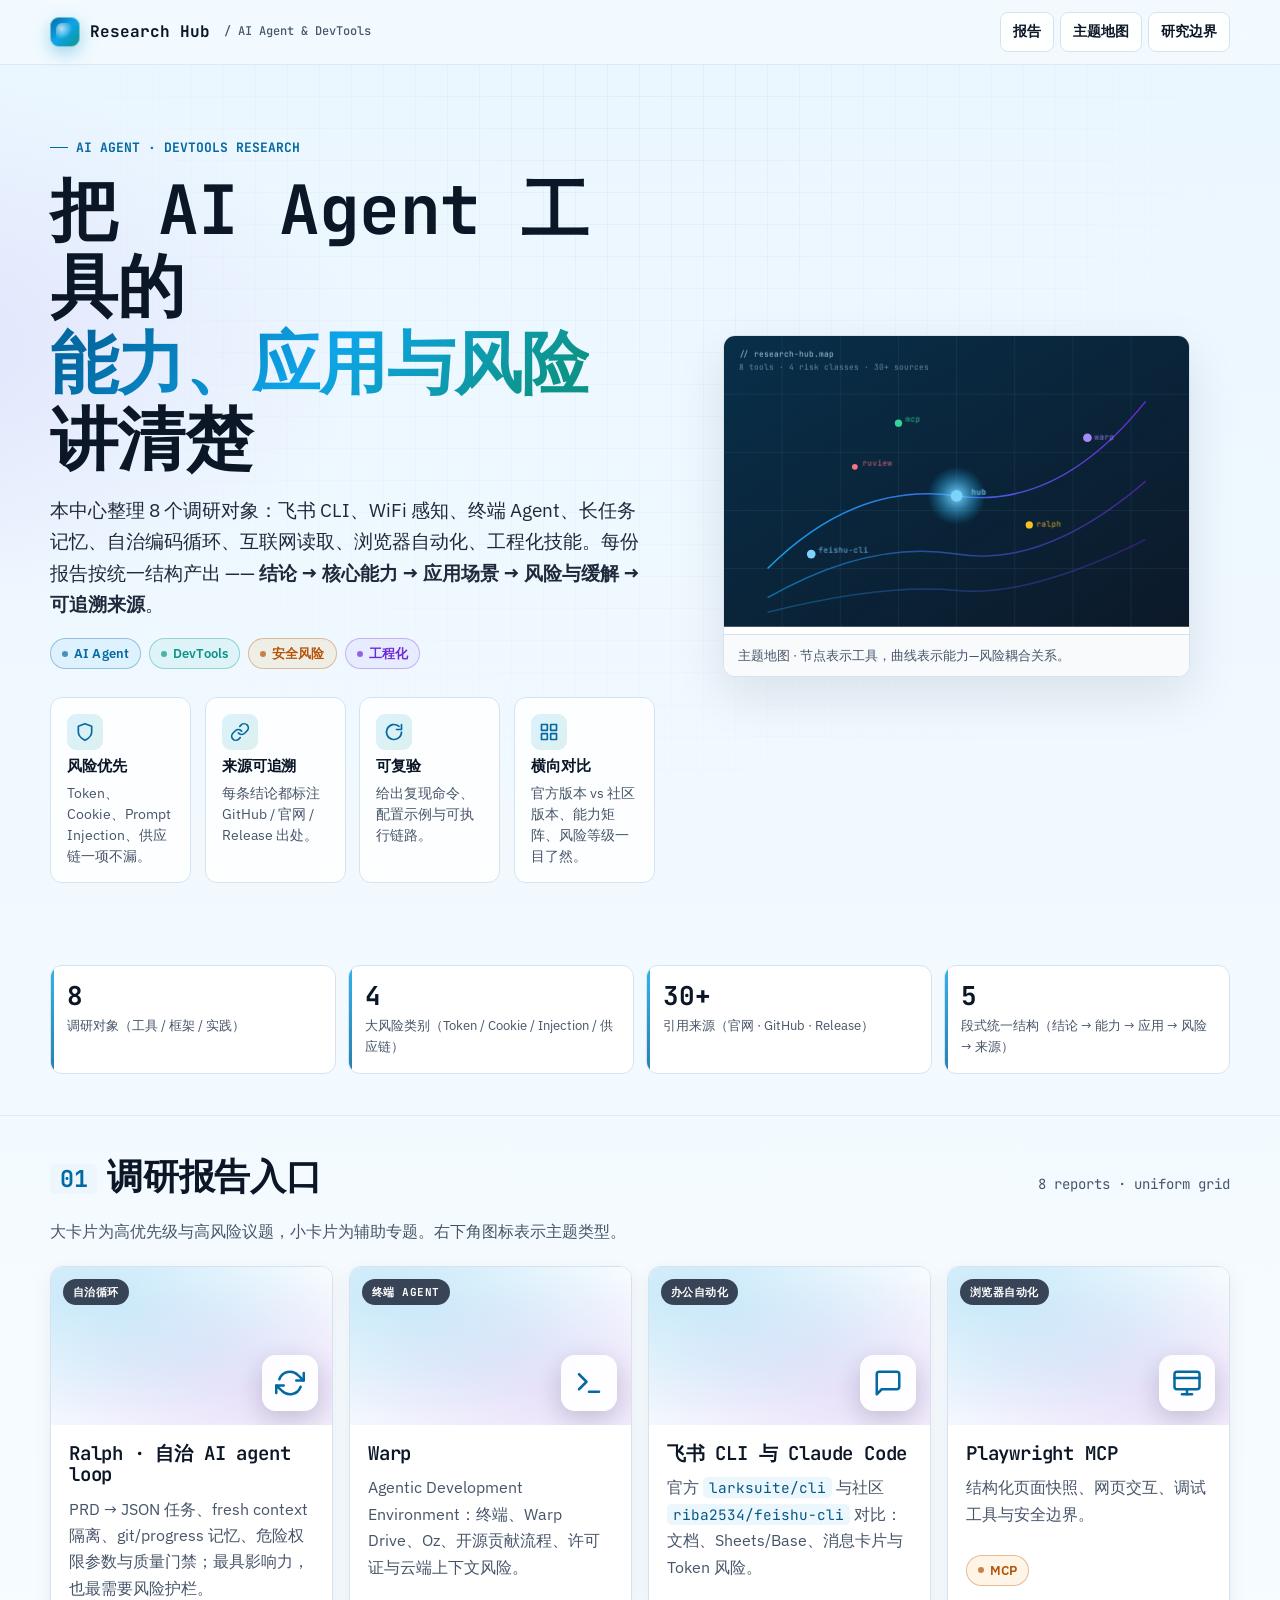
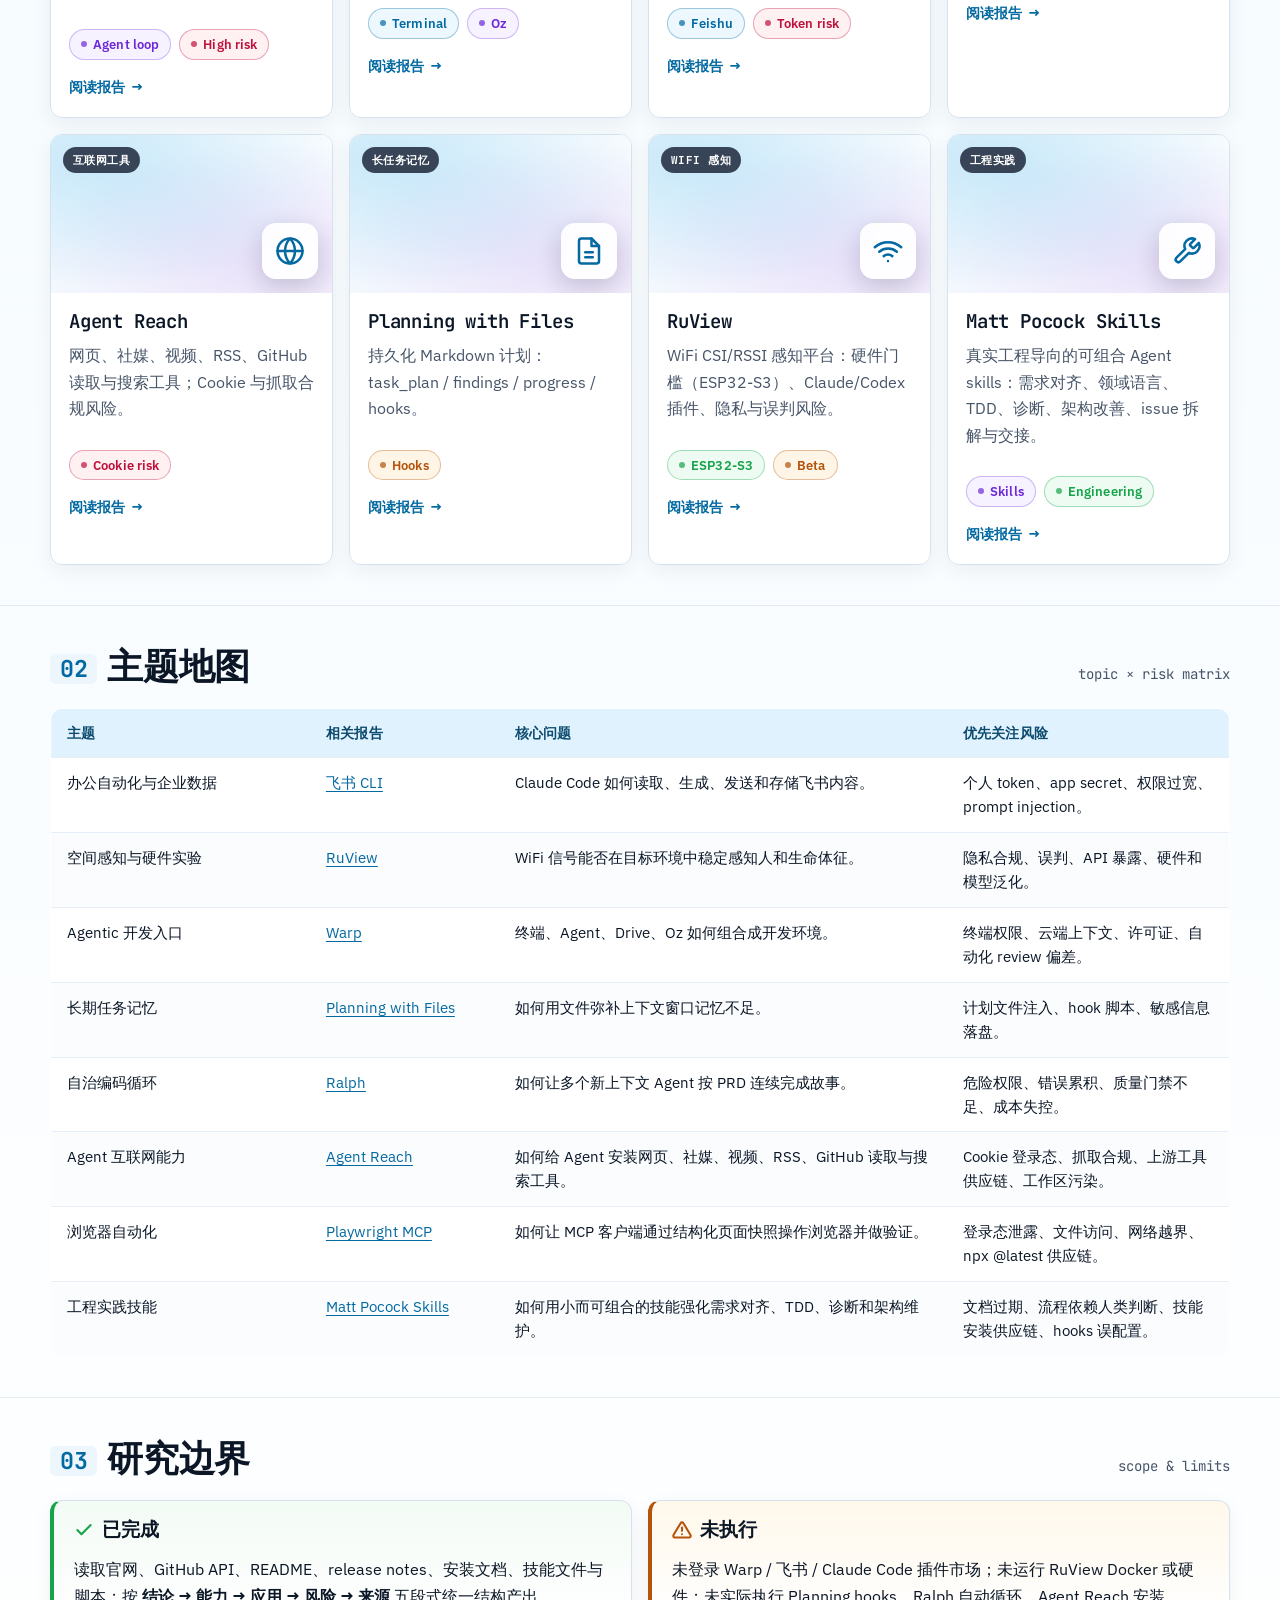
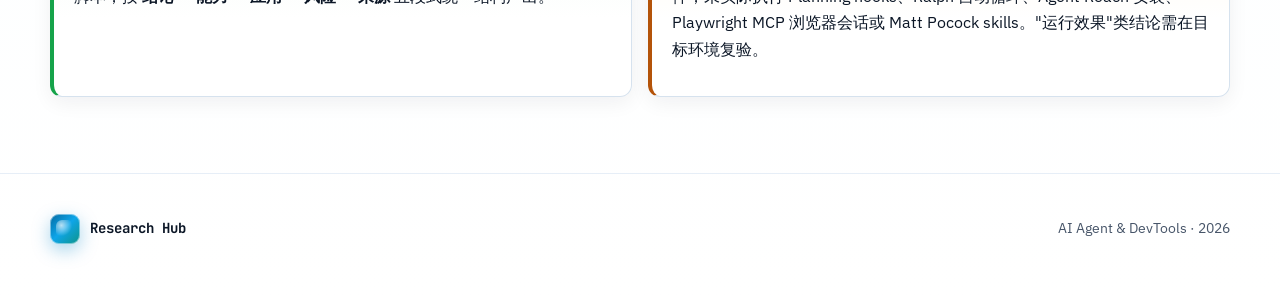
==== index.html @ 06e33235 "first commit" ====
<!doctype html>
<html lang="zh-CN">
<head>
  <meta charset="utf-8">
  <meta name="viewport" content="width=device-width, initial-scale=1">
  <meta name="description" content="AI Agent 与开发者工具调研中心：系统梳理飞书 CLI、WiFi 感知、终端 Agent、长任务记忆、自治编码循环、互联网读取、浏览器自动化与工程化技能的核心能力、应用场景与安全风险。">
  <meta name="theme-color" content="#0ea5e9">
  <meta property="og:title" content="Research Hub · AI Agent 与开发者工具调研中心">
  <meta property="og:description" content="系统拆解 AI Agent 与开发者工具的能力、应用与风险。">
  <meta property="og:type" content="website">
  <link rel="icon" href="data:image/svg+xml,%3Csvg xmlns='http://www.w3.org/2000/svg' viewBox='0 0 32 32'%3E%3Crect width='32' height='32' rx='9' fill='%230369a1'/%3E%3Cpath d='M9 21V11l7 5 7-5v10' stroke='white' stroke-width='2.5' fill='none' stroke-linecap='round' stroke-linejoin='round'/%3E%3C/svg%3E">
  <title>Research Hub · AI Agent 与开发者工具调研中心</title>
  <link rel="stylesheet" href="assets/report.css">
</head>
<body>
  <header class="topbar">
    <div class="shell topbar-inner">
      <a class="brand" href="index.html">
        <span class="mark" aria-hidden="true"></span>
        <span>Research Hub</span>
        <span class="brand-sub">/ AI Agent &amp; DevTools</span>
      </a>
      <nav class="nav" aria-label="报告导航">
        <a href="#reports">报告</a>
        <a href="#themes">主题地图</a>
        <a href="#method">研究边界</a>
      </nav>
    </div>
  </header>

  <main>
    <!-- ───────── Hero ───────── -->
    <section class="hero">
      <div class="bg-grid" aria-hidden="true"></div>
      <div class="shell hero-grid">
        <div>
          <p class="eyebrow">AI Agent · DevTools Research</p>
          <h1>把 AI Agent 工具的<br><span class="accent">能力、应用与风险</span>讲清楚</h1>
          <p class="lead">本中心整理 8 个调研对象：飞书 CLI、WiFi 感知、终端 Agent、长任务记忆、自治编码循环、互联网读取、浏览器自动化、工程化技能。每份报告按统一结构产出 —— <strong>结论 → 核心能力 → 应用场景 → 风险与缓解 → 可追溯来源</strong>。</p>
          <div class="pill-row">
            <span class="pill blue">AI Agent</span>
            <span class="pill teal">DevTools</span>
            <span class="pill amber">安全风险</span>
            <span class="pill violet">工程化</span>
          </div>

          <div class="pillars" role="list">
            <div class="pillar reveal" data-delay="1" role="listitem">
              <div class="ico" aria-hidden="true">
                <svg viewBox="0 0 24 24" width="20" height="20" fill="none" stroke="currentColor" stroke-width="2" stroke-linecap="round" stroke-linejoin="round"><path d="M12 22s8-4 8-10V5l-8-3-8 3v7c0 6 8 10 8 10z"/></svg>
              </div>
              <h3>风险优先</h3>
              <p>Token、Cookie、Prompt Injection、供应链一项不漏。</p>
            </div>
            <div class="pillar reveal" data-delay="2" role="listitem">
              <div class="ico" aria-hidden="true">
                <svg viewBox="0 0 24 24" width="20" height="20" fill="none" stroke="currentColor" stroke-width="2" stroke-linecap="round" stroke-linejoin="round"><path d="M10 13a5 5 0 0 0 7.54.54l3-3a5 5 0 0 0-7.07-7.07l-1.72 1.71"/><path d="M14 11a5 5 0 0 0-7.54-.54l-3 3a5 5 0 0 0 7.07 7.07l1.71-1.71"/></svg>
              </div>
              <h3>来源可追溯</h3>
              <p>每条结论都标注 GitHub / 官网 / Release 出处。</p>
            </div>
            <div class="pillar reveal" data-delay="3" role="listitem">
              <div class="ico" aria-hidden="true">
                <svg viewBox="0 0 24 24" width="20" height="20" fill="none" stroke="currentColor" stroke-width="2" stroke-linecap="round" stroke-linejoin="round"><path d="M21 12a9 9 0 1 1-3-6.7"/><polyline points="21 3 21 9 15 9"/></svg>
              </div>
              <h3>可复验</h3>
              <p>给出复现命令、配置示例与可执行链路。</p>
            </div>
            <div class="pillar reveal" data-delay="4" role="listitem">
              <div class="ico" aria-hidden="true">
                <svg viewBox="0 0 24 24" width="20" height="20" fill="none" stroke="currentColor" stroke-width="2" stroke-linecap="round" stroke-linejoin="round"><rect x="3" y="3" width="7" height="7"/><rect x="14" y="3" width="7" height="7"/><rect x="14" y="14" width="7" height="7"/><rect x="3" y="14" width="7" height="7"/></svg>
              </div>
              <h3>横向对比</h3>
              <p>官方版本 vs 社区版本、能力矩阵、风险等级一目了然。</p>
            </div>
          </div>
        </div>

        <figure class="hero-media" aria-hidden="true">
          <svg viewBox="0 0 640 400" xmlns="http://www.w3.org/2000/svg" role="img" aria-label="主题地图插画">
            <defs>
              <linearGradient id="bgGrad" x1="0" y1="0" x2="1" y2="1">
                <stop offset="0" stop-color="#082f49"/>
                <stop offset="1" stop-color="#0c1929"/>
              </linearGradient>
              <linearGradient id="lineGrad" x1="0" y1="0" x2="1" y2="0">
                <stop offset="0" stop-color="#0ea5e9"/>
                <stop offset="1" stop-color="#6d28d9"/>
              </linearGradient>
              <radialGradient id="dotGlow" cx="0.5" cy="0.5" r="0.5">
                <stop offset="0" stop-color="#7dd3fc"/>
                <stop offset="1" stop-color="#0ea5e9" stop-opacity="0"/>
              </radialGradient>
            </defs>
            <rect width="640" height="400" fill="url(#bgGrad)"/>
            <g opacity="0.18" stroke="#bae6fd" stroke-width="0.5">
              <path d="M0 80 H640 M0 160 H640 M0 240 H640 M0 320 H640"/>
              <path d="M80 0 V400 M160 0 V400 M240 0 V400 M320 0 V400 M400 0 V400 M480 0 V400 M560 0 V400"/>
            </g>
            <g fill="none" stroke="url(#lineGrad)" stroke-width="2">
              <path d="M60 320 Q 180 200 320 220 T 580 90"/>
              <path d="M60 360 Q 200 280 320 300 T 580 200" opacity="0.6"/>
              <path d="M60 380 Q 220 340 320 350 T 580 280" opacity="0.35"/>
            </g>
            <g>
              <circle cx="320" cy="220" r="40" fill="url(#dotGlow)" class="pulse"/>
              <circle cx="320" cy="220" r="8" fill="#7dd3fc"/>
              <circle cx="120" cy="300" r="6" fill="#7dd3fc" class="pulse pulse-2"/>
              <circle cx="500" cy="140" r="6" fill="#a78bfa" class="pulse pulse-3"/>
              <circle cx="240" cy="120" r="5" fill="#34d399"/>
              <circle cx="420" cy="260" r="5" fill="#fbbf24" class="pulse pulse-2"/>
              <circle cx="180" cy="180" r="4" fill="#fb7185"/>
            </g>
            <g font-family="JetBrains Mono, monospace" font-size="11" fill="#bae6fd" opacity="0.85">
              <text x="20" y="28">// research-hub.map</text>
              <text x="20" y="46" opacity="0.6">8 tools · 4 risk classes · 30+ sources</text>
              <text x="340" y="218" fill="#7dd3fc" font-weight="700">hub</text>
              <text x="130" y="298" fill="#7dd3fc">feishu-cli</text>
              <text x="510" y="142" fill="#a78bfa">warp</text>
              <text x="250" y="118" fill="#34d399">mcp</text>
              <text x="430" y="262" fill="#fbbf24">ralph</text>
              <text x="190" y="178" fill="#fb7185">ruview</text>
            </g>
          </svg>
          <figcaption class="caption">主题地图 · 节点表示工具，曲线表示能力—风险耦合关系。</figcaption>
        </figure>
      </div>
    </section>

    <!-- ───────── KPI strip ───────── -->
    <section class="section" style="padding-top: 24px;">
      <div class="shell">
        <div class="kpi-row">
          <div class="kpi reveal" data-delay="1"><strong>8</strong><span>调研对象（工具 / 框架 / 实践）</span></div>
          <div class="kpi reveal" data-delay="2"><strong>4</strong><span>大风险类别（Token / Cookie / Injection / 供应链）</span></div>
          <div class="kpi reveal" data-delay="3"><strong>30+</strong><span>引用来源（官网 · GitHub · Release）</span></div>
          <div class="kpi reveal" data-delay="4"><strong>5</strong><span>段式统一结构（结论 → 能力 → 应用 → 风险 → 来源）</span></div>
        </div>
      </div>
    </section>

    <!-- ───────── Reports (Bento) ───────── -->
    <section id="reports" class="section">
      <div class="shell">
        <div class="section-head reveal">
          <h2><span class="num">01</span>调研报告入口</h2>
          <span class="meta">8 reports · uniform grid</span>
        </div>
        <p class="muted reveal" data-delay="1" style="margin: 0 0 22px; max-width: 760px;">大卡片为高优先级与高风险议题，小卡片为辅助专题。右下角图标表示主题类型。</p>

        <div class="grid four">

          <!-- Ralph · · 自治循环 · high risk -->
          <a class="report-card themed theme-ralph reveal" data-delay="1" href="reports/ralph.html" aria-label="Ralph 调研报告">
            <div class="thumb">
              <img src="https://raw.githubusercontent.com/snarktank/ralph/main/ralph-flowchart.png" alt="Ralph preview" loading="lazy" onerror="this.style.display='none'">
              <span class="topic">自治循环</span>
              <div class="glyph" aria-hidden="true">
                <svg viewBox="0 0 24 24" fill="none" stroke="currentColor" stroke-width="2" stroke-linecap="round" stroke-linejoin="round"><polyline points="23 4 23 10 17 10"/><polyline points="1 20 1 14 7 14"/><path d="M3.51 9a9 9 0 0 1 14.85-3.36L23 10"/><path d="M20.49 15a9 9 0 0 1-14.85 3.36L1 14"/></svg>
              </div>
            </div>
            <div class="report-card-body">
              <h3>Ralph · 自治 AI agent loop</h3>
              <p>PRD → JSON 任务、fresh context 隔离、git/progress 记忆、危险权限参数与质量门禁；最具影响力，也最需要风险护栏。</p>
              <div class="pill-row"><span class="pill violet">Agent loop</span><span class="pill rose">High risk</span></div>
              <div class="row"><span class="read">阅读报告</span></div>
            </div>
          </a>

          <!-- Warp · · 终端 Agent -->
          <a class="report-card themed theme-warp reveal" data-delay="2" href="reports/warp.html" aria-label="Warp 调研报告">
            <div class="thumb">
              <img src="https://github.com/user-attachments/assets/9976b2da-2edd-4604-a36c-8fd53719c6d4" alt="Warp preview" loading="lazy" onerror="this.style.display='none'">
              <span class="topic">终端 Agent</span>
              <div class="glyph" aria-hidden="true">
                <svg viewBox="0 0 24 24" fill="none" stroke="currentColor" stroke-width="2" stroke-linecap="round" stroke-linejoin="round"><polyline points="4 17 10 11 4 5"/><line x1="12" y1="19" x2="20" y2="19"/></svg>
              </div>
            </div>
            <div class="report-card-body">
              <h3>Warp</h3>
              <p>Agentic Development Environment：终端、Warp Drive、Oz、开源贡献流程、许可证与云端上下文风险。</p>
              <div class="pill-row"><span class="pill blue">Terminal</span><span class="pill violet">Oz</span></div>
              <div class="row"><span class="read">阅读报告</span></div>
            </div>
          </a>

          <!-- Feishu CLI · · 办公自动化 -->
          <a class="report-card themed theme-feishu reveal" data-delay="3" href="reports/feishu-cli.html" aria-label="飞书 CLI 与 Claude Code 报告">
            <div class="thumb">
              <img src="https://opengraph.githubassets.com/feishu-cli-hub/larksuite/cli" alt="larksuite/cli GitHub preview" loading="lazy" onerror="this.style.display='none'">
              <span class="topic">办公自动化</span>
              <div class="glyph" aria-hidden="true">
                <svg viewBox="0 0 24 24" fill="none" stroke="currentColor" stroke-width="2" stroke-linecap="round" stroke-linejoin="round"><path d="M21 15a2 2 0 0 1-2 2H7l-4 4V5a2 2 0 0 1 2-2h14a2 2 0 0 1 2 2z"/></svg>
              </div>
            </div>
            <div class="report-card-body">
              <h3>飞书 CLI 与 Claude Code</h3>
              <p>官方 <code>larksuite/cli</code> 与社区 <code>riba2534/feishu-cli</code> 对比：文档、Sheets/Base、消息卡片与 Token 风险。</p>
              <div class="pill-row"><span class="pill blue">Feishu</span><span class="pill rose">Token risk</span></div>
              <div class="row"><span class="read">阅读报告</span></div>
            </div>
          </a>

          <!-- Playwright MCP · · 浏览器自动化 -->
          <a class="report-card themed theme-playwright reveal" data-delay="4" href="reports/playwright-mcp.html" aria-label="Playwright MCP 调研报告">
            <div class="thumb">
              <img src="https://opengraph.githubassets.com/playwright-mcp-hub/microsoft/playwright-mcp" alt="Playwright MCP preview" loading="lazy" onerror="this.style.display='none'">
              <span class="topic">浏览器自动化</span>
              <div class="glyph" aria-hidden="true">
                <svg viewBox="0 0 24 24" fill="none" stroke="currentColor" stroke-width="2" stroke-linecap="round" stroke-linejoin="round"><rect x="2" y="3" width="20" height="14" rx="2" ry="2"/><line x1="8" y1="21" x2="16" y2="21"/><line x1="12" y1="17" x2="12" y2="21"/><path d="M2 8h20"/></svg>
              </div>
            </div>
            <div class="report-card-body">
              <h3>Playwright MCP</h3>
              <p>结构化页面快照、网页交互、调试工具与安全边界。</p>
              <div class="pill-row"><span class="pill amber">MCP</span></div>
              <div class="row"><span class="read">阅读报告</span></div>
            </div>
          </a>

          <!-- Agent Reach · · 互联网工具 -->
          <a class="report-card themed theme-reach reveal" data-delay="5" href="reports/agent-reach.html" aria-label="Agent Reach 调研报告">
            <div class="thumb">
              <img src="https://opengraph.githubassets.com/agent-reach-hub/Panniantong/Agent-Reach" alt="Agent Reach preview" loading="lazy" onerror="this.style.display='none'">
              <span class="topic">互联网工具</span>
              <div class="glyph" aria-hidden="true">
                <svg viewBox="0 0 24 24" fill="none" stroke="currentColor" stroke-width="2" stroke-linecap="round" stroke-linejoin="round"><circle cx="12" cy="12" r="10"/><line x1="2" y1="12" x2="22" y2="12"/><path d="M12 2a15 15 0 0 1 4 10 15 15 0 0 1-4 10 15 15 0 0 1-4-10 15 15 0 0 1 4-10z"/></svg>
              </div>
            </div>
            <div class="report-card-body">
              <h3>Agent Reach</h3>
              <p>网页、社媒、视频、RSS、GitHub 读取与搜索工具；Cookie 与抓取合规风险。</p>
              <div class="pill-row"><span class="pill rose">Cookie risk</span></div>
              <div class="row"><span class="read">阅读报告</span></div>
            </div>
          </a>

          <!-- Planning with Files · · 长任务记忆 -->
          <a class="report-card themed theme-planning reveal" data-delay="6" href="reports/planning-with-files.html" aria-label="Planning with Files 调研报告">
            <div class="thumb">
              <img src="https://raw.githubusercontent.com/OthmanAdi/planning-with-files/master/media/banner.png" alt="Planning with Files preview" loading="lazy" onerror="this.style.display='none'">
              <span class="topic">长任务记忆</span>
              <div class="glyph" aria-hidden="true">
                <svg viewBox="0 0 24 24" fill="none" stroke="currentColor" stroke-width="2" stroke-linecap="round" stroke-linejoin="round"><path d="M14 2H6a2 2 0 0 0-2 2v16a2 2 0 0 0 2 2h12a2 2 0 0 0 2-2V8z"/><polyline points="14 2 14 8 20 8"/><line x1="9" y1="13" x2="15" y2="13"/><line x1="9" y1="17" x2="15" y2="17"/></svg>
              </div>
            </div>
            <div class="report-card-body">
              <h3>Planning with Files</h3>
              <p>持久化 Markdown 计划：task_plan / findings / progress / hooks。</p>
              <div class="pill-row"><span class="pill amber">Hooks</span></div>
              <div class="row"><span class="read">阅读报告</span></div>
            </div>
          </a>

          <!-- RuView · · WiFi 感知 -->
          <a class="report-card themed theme-ruview reveal" data-delay="7" href="reports/ruview.html" aria-label="RuView 调研报告">
            <div class="thumb">
              <img src="https://raw.githubusercontent.com/ruvnet/RuView/main/assets/v2-screen.png" alt="RuView preview" loading="lazy" onerror="this.style.display='none'">
              <span class="topic">WiFi 感知</span>
              <div class="glyph" aria-hidden="true">
                <svg viewBox="0 0 24 24" fill="none" stroke="currentColor" stroke-width="2" stroke-linecap="round" stroke-linejoin="round"><path d="M5 12.55a11 11 0 0 1 14.08 0"/><path d="M1.42 9a16 16 0 0 1 21.16 0"/><path d="M8.53 16.11a6 6 0 0 1 6.95 0"/><line x1="12" y1="20" x2="12.01" y2="20"/></svg>
              </div>
            </div>
            <div class="report-card-body">
              <h3>RuView</h3>
              <p>WiFi CSI/RSSI 感知平台：硬件门槛（ESP32-S3）、Claude/Codex 插件、隐私与误判风险。</p>
              <div class="pill-row"><span class="pill green">ESP32-S3</span><span class="pill amber">Beta</span></div>
              <div class="row"><span class="read">阅读报告</span></div>
            </div>
          </a>

          <!-- Matt Pocock Skills · · 工程实践 -->
          <a class="report-card themed theme-mattpocock reveal" data-delay="8" href="reports/mattpocock-skills.html" aria-label="Matt Pocock Skills 调研报告">
            <div class="thumb">
              <img src="https://res.cloudinary.com/total-typescript/image/upload/v1777382277/skill-repo-light_2x.png" alt="Matt Pocock Skills preview" loading="lazy" onerror="this.style.display='none'">
              <span class="topic">工程实践</span>
              <div class="glyph" aria-hidden="true">
                <svg viewBox="0 0 24 24" fill="none" stroke="currentColor" stroke-width="2" stroke-linecap="round" stroke-linejoin="round"><path d="M14.7 6.3a1 1 0 0 0 0 1.4l1.6 1.6a1 1 0 0 0 1.4 0l3.77-3.77a6 6 0 0 1-7.94 7.94l-6.91 6.91a2.12 2.12 0 0 1-3-3l6.91-6.91a6 6 0 0 1 7.94-7.94l-3.76 3.76z"/></svg>
              </div>
            </div>
            <div class="report-card-body">
              <h3>Matt Pocock Skills</h3>
              <p>真实工程导向的可组合 Agent skills：需求对齐、领域语言、TDD、诊断、架构改善、issue 拆解与交接。</p>
              <div class="pill-row"><span class="pill violet">Skills</span><span class="pill green">Engineering</span></div>
              <div class="row"><span class="read">阅读报告</span></div>
            </div>
          </a>

        </div>
      </div>
    </section>

    <!-- ───────── Themes ───────── -->
    <section id="themes" class="section">
      <div class="shell">
        <div class="section-head">
          <h2><span class="num">02</span>主题地图</h2>
          <span class="meta">topic × risk matrix</span>
        </div>
        <div class="table-scroll">
          <table>
            <thead>
              <tr>
                <th style="width:22%">主题</th>
                <th style="width:16%">相关报告</th>
                <th>核心问题</th>
                <th style="width:24%">优先关注风险</th>
              </tr>
            </thead>
            <tbody>
              <tr>
                <td>办公自动化与企业数据</td>
                <td><a href="reports/feishu-cli.html">飞书 CLI</a></td>
                <td>Claude Code 如何读取、生成、发送和存储飞书内容。</td>
                <td>个人 token、app secret、权限过宽、prompt injection。</td>
              </tr>
              <tr>
                <td>空间感知与硬件实验</td>
                <td><a href="reports/ruview.html">RuView</a></td>
                <td>WiFi 信号能否在目标环境中稳定感知人和生命体征。</td>
                <td>隐私合规、误判、API 暴露、硬件和模型泛化。</td>
              </tr>
              <tr>
                <td>Agentic 开发入口</td>
                <td><a href="reports/warp.html">Warp</a></td>
                <td>终端、Agent、Drive、Oz 如何组合成开发环境。</td>
                <td>终端权限、云端上下文、许可证、自动化 review 偏差。</td>
              </tr>
              <tr>
                <td>长期任务记忆</td>
                <td><a href="reports/planning-with-files.html">Planning with Files</a></td>
                <td>如何用文件弥补上下文窗口记忆不足。</td>
                <td>计划文件注入、hook 脚本、敏感信息落盘。</td>
              </tr>
              <tr>
                <td>自治编码循环</td>
                <td><a href="reports/ralph.html">Ralph</a></td>
                <td>如何让多个新上下文 Agent 按 PRD 连续完成故事。</td>
                <td>危险权限、错误累积、质量门禁不足、成本失控。</td>
              </tr>
              <tr>
                <td>Agent 互联网能力</td>
                <td><a href="reports/agent-reach.html">Agent Reach</a></td>
                <td>如何给 Agent 安装网页、社媒、视频、RSS、GitHub 读取与搜索工具。</td>
                <td>Cookie 登录态、抓取合规、上游工具供应链、工作区污染。</td>
              </tr>
              <tr>
                <td>浏览器自动化</td>
                <td><a href="reports/playwright-mcp.html">Playwright MCP</a></td>
                <td>如何让 MCP 客户端通过结构化页面快照操作浏览器并做验证。</td>
                <td>登录态泄露、文件访问、网络越界、npx @latest 供应链。</td>
              </tr>
              <tr>
                <td>工程实践技能</td>
                <td><a href="reports/mattpocock-skills.html">Matt Pocock Skills</a></td>
                <td>如何用小而可组合的技能强化需求对齐、TDD、诊断和架构维护。</td>
                <td>文档过期、流程依赖人类判断、技能安装供应链、hooks 误配置。</td>
              </tr>
            </tbody>
          </table>
        </div>
      </div>
    </section>

    <!-- ───────── Method ───────── -->
    <section id="method" class="section">
      <div class="shell">
        <div class="section-head">
          <h2><span class="num">03</span>研究边界</h2>
          <span class="meta">scope &amp; limits</span>
        </div>
        <div class="grid two">
          <div class="callout good">
            <h3>
              <svg width="20" height="20" viewBox="0 0 24 24" fill="none" stroke="currentColor" stroke-width="2.5" stroke-linecap="round" stroke-linejoin="round" style="color:var(--green)"><polyline points="20 6 9 17 4 12"/></svg>
              已完成
            </h3>
            <p>读取官网、GitHub API、README、release notes、安装文档、技能文件与脚本；按 <strong>结论 → 能力 → 应用 → 风险 → 来源</strong> 五段式统一结构产出。</p>
          </div>
          <div class="callout warn">
            <h3>
              <svg width="20" height="20" viewBox="0 0 24 24" fill="none" stroke="currentColor" stroke-width="2.5" stroke-linecap="round" stroke-linejoin="round" style="color:var(--amber)"><path d="M10.29 3.86 1.82 18a2 2 0 0 0 1.71 3h16.94a2 2 0 0 0 1.71-3L13.71 3.86a2 2 0 0 0-3.42 0z"/><line x1="12" y1="9" x2="12" y2="13"/><line x1="12" y1="17" x2="12.01" y2="17"/></svg>
              未执行
            </h3>
            <p>未登录 Warp / 飞书 / Claude Code 插件市场；未运行 RuView Docker 或硬件；未实际执行 Planning hooks、Ralph 自动循环、Agent Reach 安装、Playwright MCP 浏览器会话或 Matt Pocock skills。"运行效果"类结论需在目标环境复验。</p>
          </div>
        </div>
      </div>
    </section>
  </main>

  <footer class="footer">
    <div class="shell">
      <a class="brand" href="index.html">
        <span class="mark" aria-hidden="true"></span>
        <span>Research Hub</span>
      </a>
      <span>AI Agent &amp; DevTools · 2026</span>
    </div>
  </footer>
  <script>
    (function () {
      var els = document.querySelectorAll('.reveal');
      var reduced = window.matchMedia && window.matchMedia('(prefers-reduced-motion: reduce)').matches;
      if (reduced || !('IntersectionObserver' in window)) {
        els.forEach(function (el) { el.classList.add('in'); });
        return;
      }
      var io = new IntersectionObserver(function (entries) {
        entries.forEach(function (e) {
          if (e.isIntersecting) { e.target.classList.add('in'); io.unobserve(e.target); }
        });
      }, { rootMargin: '0px 0px -10% 0px', threshold: 0.05 });
      els.forEach(function (el) { io.observe(el); });
    })();
  </script>
</body>
</html>
---- assets/report.css ----
@import url("https://fonts.googleapis.com/css2?family=IBM+Plex+Sans:wght@300;400;500;600;700&family=JetBrains+Mono:wght@400;500;600;700&display=swap");

:root {
  --bg: #f5fbff;
  --paper: #ffffff;
  --paper-2: #f8fafc;
  --paper-3: #eef6fd;
  --ink: #0b1626;
  --ink-soft: #1e293b;
  --muted: #475569;
  --muted-2: #64748b;
  --line: #d6e2ee;
  --line-soft: #e6eef7;
  --blue: #0369a1;
  --blue-2: #0284c7;
  --cyan: #0ea5e9;
  --teal: #0d9488;
  --green: #16a34a;
  --amber: #b45309;
  --rose: #be123c;
  --violet: #6d28d9;
  --indigo: #4338ca;
  --shadow: 0 18px 50px rgba(15, 23, 42, 0.10);
  --shadow-sm: 0 6px 20px rgba(15, 23, 42, 0.06);
  --radius-sm: 8px;
  --radius: 12px;
  --radius-lg: 16px;
}

* { box-sizing: border-box; }

html { scroll-behavior: smooth; }

body {
  margin: 0;
  background:
    radial-gradient(1200px 600px at 85% -10%, rgba(14, 165, 233, 0.18), transparent 60%),
    radial-gradient(900px 500px at -10% 10%, rgba(109, 40, 217, 0.10), transparent 55%),
    linear-gradient(180deg, #eaf6ff 0%, #f5fbff 38%, #ffffff 100%);
  color: var(--ink);
  font-family: "IBM Plex Sans", system-ui, -apple-system, BlinkMacSystemFont, "Segoe UI", sans-serif;
  line-height: 1.65;
  -webkit-font-smoothing: antialiased;
  -moz-osx-font-smoothing: grayscale;
}

a {
  color: var(--blue);
  text-decoration-thickness: 1px;
  text-underline-offset: 3px;
  transition: color 180ms ease;
}
a:hover { color: var(--violet); }

img { max-width: 100%; display: block; }

.shell { width: min(1180px, calc(100% - 32px)); margin: 0 auto; }

/* ───────── Topbar ───────── */
.topbar {
  position: sticky;
  top: 0;
  z-index: 20;
  backdrop-filter: saturate(140%) blur(18px);
  -webkit-backdrop-filter: saturate(140%) blur(18px);
  background: rgba(245, 251, 255, 0.78);
  border-bottom: 1px solid rgba(214, 226, 238, 0.74);
}
.topbar-inner {
  min-height: 64px;
  display: flex;
  align-items: center;
  justify-content: space-between;
  gap: 20px;
}
.brand {
  display: flex; align-items: center; gap: 10px;
  font-family: "JetBrains Mono", monospace;
  font-weight: 700;
  color: var(--ink);
  text-decoration: none;
}
.mark {
  width: 30px; height: 30px;
  border-radius: 9px;
  background: linear-gradient(135deg, var(--blue) 0%, var(--cyan) 48%, var(--teal) 100%);
  box-shadow: inset 0 0 0 1px rgba(255,255,255,0.45), 0 6px 18px rgba(2, 132, 199, 0.35);
  position: relative;
}
.mark::after {
  content: "";
  position: absolute; inset: 6px;
  border-radius: 6px;
  background: radial-gradient(circle at 30% 30%, rgba(255,255,255,0.7), transparent 60%);
}
.brand-sub {
  margin-left: 4px;
  color: var(--muted);
  font-family: "JetBrains Mono", monospace;
  font-size: 12px;
  font-weight: 500;
}
.nav { display: flex; flex-wrap: wrap; gap: 6px; justify-content: flex-end; }
.nav a, .button {
  min-height: 36px;
  display: inline-flex; align-items: center; justify-content: center; gap: 8px;
  border: 1px solid var(--line);
  border-radius: var(--radius-sm);
  padding: 7px 12px;
  background: rgba(255, 255, 255, 0.86);
  color: var(--ink);
  text-decoration: none;
  font-weight: 600;
  font-size: 14px;
  cursor: pointer;
  transition: border-color 180ms ease, background-color 180ms ease, color 180ms ease, box-shadow 180ms ease, transform 180ms ease;
}
.nav a:hover, .button:hover {
  border-color: var(--cyan);
  background: #ffffff;
  color: var(--blue);
  box-shadow: 0 10px 30px rgba(3, 105, 161, 0.10);
}
.button.primary {
  background: linear-gradient(135deg, var(--blue), var(--cyan));
  color: #fff;
  border-color: transparent;
  box-shadow: 0 10px 30px rgba(2, 132, 199, 0.30);
}
.button.primary:hover { color: #fff; transform: translateY(-1px); box-shadow: 0 14px 36px rgba(2, 132, 199, 0.38); }

/* ───────── Hero ───────── */
.hero { padding: 64px 0 36px; position: relative; overflow: hidden; }
.hero-grid {
  display: grid;
  grid-template-columns: minmax(0, 1.05fr) minmax(310px, 0.95fr);
  gap: 28px;
  align-items: center;
}
.eyebrow {
  display: inline-flex; align-items: center; gap: 8px;
  margin: 0 0 14px;
  color: var(--blue);
  font-family: "JetBrains Mono", monospace;
  font-size: 13px;
  font-weight: 700;
  text-transform: uppercase;
}
.eyebrow::before {
  content: ""; width: 18px; height: 1px; background: currentColor;
}

h1, h2, h3 {
  font-family: "JetBrains Mono", monospace;
  letter-spacing: -0.01em;
  line-height: 1.12;
  color: var(--ink);
}
h1 {
  max-width: 960px;
  margin: 0;
  font-size: clamp(36px, 5.6vw, 68px);
  font-weight: 700;
}
h1 .accent {
  background: linear-gradient(135deg, var(--blue) 10%, var(--cyan) 50%, var(--teal) 90%);
  -webkit-background-clip: text;
  background-clip: text;
  color: transparent;
}
h2 { margin: 0 0 18px; font-size: clamp(24px, 2.8vw, 38px); font-weight: 700; }
h2 .num {
  display: inline-block;
  margin-right: 10px;
  padding: 2px 10px;
  border-radius: 6px;
  background: var(--paper-3);
  color: var(--blue);
  font-size: 0.65em;
  vertical-align: middle;
}
h3 { margin: 0 0 10px; font-size: 19px; font-weight: 600; }

.lead {
  max-width: 860px;
  margin: 18px 0 0;
  color: var(--ink-soft);
  font-size: 19px;
}

.hero-media {
  overflow: hidden;
  border: 1px solid var(--line);
  border-radius: var(--radius);
  background: var(--paper);
  box-shadow: var(--shadow);
}
.hero-media img {
  width: 100%;
  aspect-ratio: 16 / 10;
  object-fit: cover;
}
.caption {
  padding: 10px 14px;
  color: var(--muted);
  font-size: 13px;
  border-top: 1px solid var(--line);
  background: var(--paper-2);
}

/* Value pillars (index hero) */
.pillars {
  display: grid;
  grid-template-columns: repeat(4, minmax(0, 1fr));
  gap: 14px;
  margin-top: 28px;
}
.pillar {
  border: 1px solid var(--line);
  border-radius: var(--radius);
  padding: 16px;
  background: rgba(255, 255, 255, 0.86);
  backdrop-filter: blur(6px);
  display: flex; flex-direction: column; gap: 8px;
  transition: border-color 180ms ease, transform 180ms ease, box-shadow 180ms ease;
}
.pillar:hover { border-color: var(--cyan); transform: translateY(-2px); box-shadow: var(--shadow-sm); }
.pillar .ico {
  width: 36px; height: 36px;
  display: grid; place-items: center;
  border-radius: 9px;
  background: linear-gradient(135deg, rgba(14,165,233,0.14), rgba(13,148,136,0.14));
  color: var(--blue);
}
.pillar h3 { margin: 0; font-size: 15px; }
.pillar p { margin: 0; color: var(--muted); font-size: 13.5px; line-height: 1.55; }

/* ───────── Section ───────── */
.section { padding: 40px 0; position: relative; }
.section + .section { border-top: 1px solid rgba(214, 226, 238, 0.62); }
.section-head {
  display: flex; align-items: end; justify-content: space-between; gap: 16px;
  margin-bottom: 22px; flex-wrap: wrap;
}
.section-head h2 { margin: 0; }
.section-head .meta { color: var(--muted); font-size: 14px; font-family: "JetBrains Mono", monospace; }

/* ───────── Grid ───────── */
.grid { display: grid; gap: 16px; }
.grid.two { grid-template-columns: repeat(2, minmax(0, 1fr)); }
.grid.three { grid-template-columns: repeat(3, minmax(0, 1fr)); }
.grid.four { grid-template-columns: repeat(4, minmax(0, 1fr)); }

/* ───────── Cards ───────── */
.card, .report-card {
  border: 1px solid var(--line);
  border-radius: var(--radius);
  background: rgba(255, 255, 255, 0.94);
  box-shadow: var(--shadow-sm);
}
.card { padding: 22px; }
.card h3 .ico {
  display: inline-grid; place-items: center;
  width: 26px; height: 26px;
  margin-right: 8px; vertical-align: -6px;
  border-radius: 7px;
  background: var(--paper-3);
  color: var(--blue);
}

.report-card {
  overflow: hidden;
  color: inherit;
  text-decoration: none;
  display: flex; flex-direction: column;
  transition: border-color 180ms ease, box-shadow 180ms ease, transform 180ms ease;
  position: relative;
}
.report-card:hover {
  border-color: var(--cyan);
  box-shadow: var(--shadow);
  transform: translateY(-3px);
}
.report-card .thumb {
  position: relative;
  aspect-ratio: 16 / 9;
  background: linear-gradient(135deg, var(--paper-3), #ffffff);
  overflow: hidden;
}
.report-card .thumb::before {
  content: "";
  position: absolute; inset: 0;
  background:
    radial-gradient(400px 200px at 20% 20%, rgba(14,165,233,0.18), transparent 60%),
    radial-gradient(400px 200px at 80% 80%, rgba(109,40,217,0.14), transparent 60%);
  z-index: 0;
}
.report-card .thumb img {
  position: absolute; inset: 0;
  width: 100%; height: 100%;
  object-fit: cover;
  z-index: 1;
}
.report-card .glyph {
  position: absolute;
  right: 14px; bottom: 14px;
  width: 56px; height: 56px;
  display: grid; place-items: center;
  border-radius: 14px;
  background: rgba(255,255,255,0.92);
  color: var(--blue);
  z-index: 2;
  box-shadow: 0 8px 24px rgba(15, 23, 42, 0.18);
  backdrop-filter: blur(8px);
}
.report-card .glyph svg { width: 30px; height: 30px; }
.report-card .topic {
  position: absolute; left: 12px; top: 12px;
  z-index: 2;
  padding: 4px 10px;
  border-radius: 999px;
  background: rgba(15, 23, 42, 0.78);
  color: #fff;
  font-family: "JetBrains Mono", monospace;
  font-size: 11px;
  font-weight: 700;
  letter-spacing: 0.04em;
  text-transform: uppercase;
}
.report-card-body { padding: 18px; display: flex; flex-direction: column; gap: 10px; }
.report-card h3 { margin: 0; }
.report-card p, .card p { margin: 0; color: var(--muted); }
.report-card .row {
  display: flex; align-items: center; justify-content: space-between;
  margin-top: auto; padding-top: 6px;
}
.report-card .read {
  display: inline-flex; align-items: center; gap: 6px;
  color: var(--blue); font-weight: 700; font-size: 14px;
}
.report-card .read::after { content: "→"; transition: transform 200ms ease; }
.report-card:hover .read::after { transform: translateX(3px); }

/* ───────── KPI ───────── */
.kpi-row {
  display: grid;
  grid-template-columns: repeat(4, minmax(0, 1fr));
  gap: 12px;
  margin-top: 22px;
}
.kpi {
  border: 1px solid var(--line);
  border-radius: var(--radius);
  padding: 16px;
  background: rgba(255, 255, 255, 0.94);
  position: relative;
  overflow: hidden;
}
.kpi::before {
  content: ""; position: absolute; inset: 0 auto 0 0;
  width: 3px;
  background: linear-gradient(180deg, var(--cyan), var(--blue));
  opacity: 0.85;
}
.kpi strong {
  display: block;
  font-family: "JetBrains Mono", monospace;
  font-size: 26px;
  color: var(--ink);
  font-weight: 700;
  line-height: 1.1;
}
.kpi span {
  display: block;
  margin-top: 4px;
  color: var(--muted);
  font-size: 13px;
}

/* ───────── Pill ───────── */
.pill-row { display: flex; flex-wrap: wrap; gap: 8px; margin-top: 18px; }
.pill {
  display: inline-flex; align-items: center; gap: 6px;
  min-height: 28px;
  border: 1px solid var(--line);
  border-radius: 999px;
  padding: 4px 11px;
  background: #ffffff;
  color: var(--muted);
  font-size: 12.5px;
  font-weight: 600;
  letter-spacing: 0.01em;
}
.pill::before {
  content: ""; width: 6px; height: 6px; border-radius: 50%;
  background: currentColor; opacity: 0.7;
}
.pill.blue { color: var(--blue); border-color: rgba(3, 105, 161, 0.35); background: rgba(14, 165, 233, 0.08); }
.pill.green { color: var(--green); border-color: rgba(22, 163, 74, 0.35); background: rgba(34, 197, 94, 0.08); }
.pill.amber { color: var(--amber); border-color: rgba(180, 83, 9, 0.35); background: rgba(245, 158, 11, 0.10); }
.pill.rose { color: var(--rose); border-color: rgba(190, 18, 60, 0.35); background: rgba(244, 63, 94, 0.08); }
.pill.violet { color: var(--violet); border-color: rgba(109, 40, 217, 0.30); background: rgba(139, 92, 246, 0.08); }
.pill.teal { color: var(--teal); border-color: rgba(13, 148, 136, 0.35); background: rgba(20, 184, 166, 0.08); }

/* ───────── Callout ───────── */
.callout {
  border: 1px solid var(--line);
  border-left: 4px solid var(--blue);
  border-radius: var(--radius);
  padding: 18px 20px;
  background: #ffffff;
  box-shadow: var(--shadow-sm);
}
.callout.risk { border-left-color: var(--rose); background: linear-gradient(180deg, #fff5f7 0%, #ffffff 60%); }
.callout.good { border-left-color: var(--green); background: linear-gradient(180deg, #f3fbf5 0%, #ffffff 60%); }
.callout.warn { border-left-color: var(--amber); background: linear-gradient(180deg, #fff8eb 0%, #ffffff 60%); }
.callout h3 { display: flex; align-items: center; gap: 8px; }

/* ───────── Table ───────── */
table {
  width: 100%;
  border-collapse: collapse;
  overflow: hidden;
  border: 1px solid var(--line);
  border-radius: var(--radius);
  background: #ffffff;
}
th, td {
  padding: 13px 16px;
  border-bottom: 1px solid var(--line-soft);
  text-align: left;
  vertical-align: top;
  font-size: 14.5px;
}
th { background: #e0f2fe; color: #0c4a6e; font-weight: 700; font-size: 13.5px; letter-spacing: 0.02em; text-transform: uppercase; }
tbody tr:nth-child(even) td { background: #fafcfe; }
tr:last-child td { border-bottom: 0; }
.table-scroll { overflow-x: auto; border-radius: var(--radius); }

/* ───────── Code ───────── */
pre, code { font-family: "JetBrains Mono", Consolas, monospace; }
code { color: #075985; background: #ecf6fd; padding: 1px 6px; border-radius: 5px; font-size: 0.9em; }
pre {
  overflow-x: auto;
  margin: 0;
  padding: 18px;
  border: 1px solid #0c4a6e;
  border-radius: var(--radius);
  background: linear-gradient(180deg, #082f49 0%, #0c1929 100%);
  color: #e0f2fe;
  line-height: 1.6;
  font-size: 13.5px;
  box-shadow: var(--shadow);
}
pre code { background: transparent; color: inherit; padding: 0; }

/* ───────── Flow ───────── */
.flow {
  display: grid;
  grid-template-columns: repeat(5, minmax(0, 1fr));
  gap: 12px;
  align-items: stretch;
}
.step {
  min-height: 118px;
  border: 1px solid var(--line);
  border-radius: var(--radius);
  padding: 16px;
  background: #ffffff;
  position: relative;
  box-shadow: var(--shadow-sm);
}
.step::after {
  content: "→";
  position: absolute;
  top: 50%; right: -14px;
  transform: translateY(-50%);
  color: var(--cyan);
  font-weight: 700;
  font-size: 18px;
}
.step:last-child::after { display: none; }
.step b {
  display: block;
  margin-bottom: 8px;
  color: var(--blue);
  font-family: "JetBrains Mono", monospace;
  font-size: 14px;
}

/* ───────── Sources ───────── */
.sources { display: grid; gap: 10px; }
.source-link {
  display: flex; align-items: center; justify-content: space-between; gap: 12px;
  border: 1px solid var(--line);
  border-radius: var(--radius);
  padding: 13px 16px;
  background: #ffffff;
  text-decoration: none;
  color: var(--ink);
  font-weight: 600;
  transition: border-color 180ms ease, transform 180ms ease;
}
.source-link span { color: var(--muted); font-weight: 500; font-size: 13.5px; }
.source-link:hover { border-color: var(--cyan); color: var(--blue); transform: translateX(2px); }

/* ───────── Footer ───────── */
.footer {
  padding: 40px 0 56px;
  color: var(--muted);
  font-size: 14px;
  border-top: 1px solid var(--line-soft);
  margin-top: 36px;
}
.footer .shell { display: flex; align-items: center; justify-content: space-between; gap: 16px; flex-wrap: wrap; }
.footer .brand { font-size: 14px; }

.muted { color: var(--muted); }
.mono { font-family: "JetBrains Mono", monospace; }

/* ───────── Decoration ───────── */
.bg-grid {
  position: absolute; inset: 0;
  background-image:
    linear-gradient(rgba(15, 23, 42, 0.04) 1px, transparent 1px),
    linear-gradient(90deg, rgba(15, 23, 42, 0.04) 1px, transparent 1px);
  background-size: 32px 32px;
  background-position: -1px -1px;
  mask-image: radial-gradient(ellipse at 50% 0%, black 0%, transparent 70%);
  -webkit-mask-image: radial-gradient(ellipse at 50% 0%, black 0%, transparent 70%);
  pointer-events: none;
  z-index: -1;
}

/* ───────── Card theme tokens (drive hover accent) ───────── */
.theme-feishu     { --cv-acc: #38bdf8; }
.theme-ruview     { --cv-acc: #34d399; }
.theme-warp       { --cv-acc: #a78bfa; }
.theme-planning   { --cv-acc: #4ade80; }
.theme-ralph      { --cv-acc: #fb7185; }
.theme-reach      { --cv-acc: #60a5fa; }
.theme-playwright { --cv-acc: #fbbf24; }
.theme-mattpocock { --cv-acc: #c4b5fd; }

.report-card.themed:hover { border-color: var(--cv-acc); box-shadow: 0 18px 50px color-mix(in srgb, var(--cv-acc) 25%, transparent); }
.report-card.themed:hover .glyph { color: var(--cv-acc); }

/* ───────── Scroll Reveal (L4 motion) ───────── */
.reveal {
  opacity: 0;
  transform: translateY(20px);
  transition: opacity 700ms cubic-bezier(0.16, 1, 0.3, 1), transform 700ms cubic-bezier(0.16, 1, 0.3, 1);
  will-change: opacity, transform;
}
.reveal.in {
  opacity: 1;
  transform: none;
}
.reveal[data-delay="1"] { transition-delay: 60ms; }
.reveal[data-delay="2"] { transition-delay: 120ms; }
.reveal[data-delay="3"] { transition-delay: 180ms; }
.reveal[data-delay="4"] { transition-delay: 240ms; }
.reveal[data-delay="5"] { transition-delay: 300ms; }
.reveal[data-delay="6"] { transition-delay: 360ms; }
.reveal[data-delay="7"] { transition-delay: 420ms; }
.reveal[data-delay="8"] { transition-delay: 480ms; }

/* Infinite micro-motion: hero SVG dot pulse */
@keyframes hubPulse {
  0%, 100% { transform: scale(1); opacity: 1; }
  50% { transform: scale(1.18); opacity: 0.85; }
}
.hero-media svg .pulse {
  transform-origin: center;
  transform-box: fill-box;
  animation: hubPulse 3.6s ease-in-out infinite;
}
.hero-media svg .pulse-2 { animation-delay: 0.8s; }
.hero-media svg .pulse-3 { animation-delay: 1.6s; }

/* Cover SVG subtle drift on hover */
.report-card.themed .cv-drift { transition: transform 700ms cubic-bezier(0.16, 1, 0.3, 1); }
.report-card.themed:hover .cv-drift { transform: translate(6px, -4px); }

/* KPI hover lift */
.kpi { transition: transform 200ms ease, border-color 200ms ease; }
.kpi:hover { transform: translateY(-2px); border-color: var(--cyan); }

/* ───────── Responsive ───────── */
@media (max-width: 1024px) {
  .pillars, .grid.four, .kpi-row { grid-template-columns: repeat(2, minmax(0, 1fr)); }
}
@media (max-width: 900px) {
  .hero-grid,
  .grid.two, .grid.three { grid-template-columns: 1fr; }
  .flow { grid-template-columns: 1fr; }
  .step::after { content: "↓"; right: 50%; top: auto; bottom: -16px; transform: translateX(50%); }
  .step:last-child::after { display: none; }
}
@media (max-width: 640px) {
  .shell { width: min(100% - 22px, 1180px); }
  .topbar-inner { align-items: flex-start; flex-direction: column; padding: 12px 0; }
  .nav { justify-content: flex-start; }
  .hero { padding: 36px 0 24px; }
  .pillars, .grid.four, .kpi-row { grid-template-columns: 1fr; }
  h1 { font-size: clamp(32px, 8vw, 48px); }
  .section { padding: 30px 0; }
}

@media (prefers-reduced-motion: reduce) {
  *, *::before, *::after {
    scroll-behavior: auto !important;
    transition: none !important;
    animation: none !important;
  }
  .reveal { opacity: 1 !important; transform: none !important; }
}

@media print {
  .topbar { position: static; }
  body { background: #fff; }
  .hero-media, .report-card, .card, .callout, .kpi, .step, .pillar, pre { box-shadow: none; }
  .report-card { break-inside: avoid; }
}
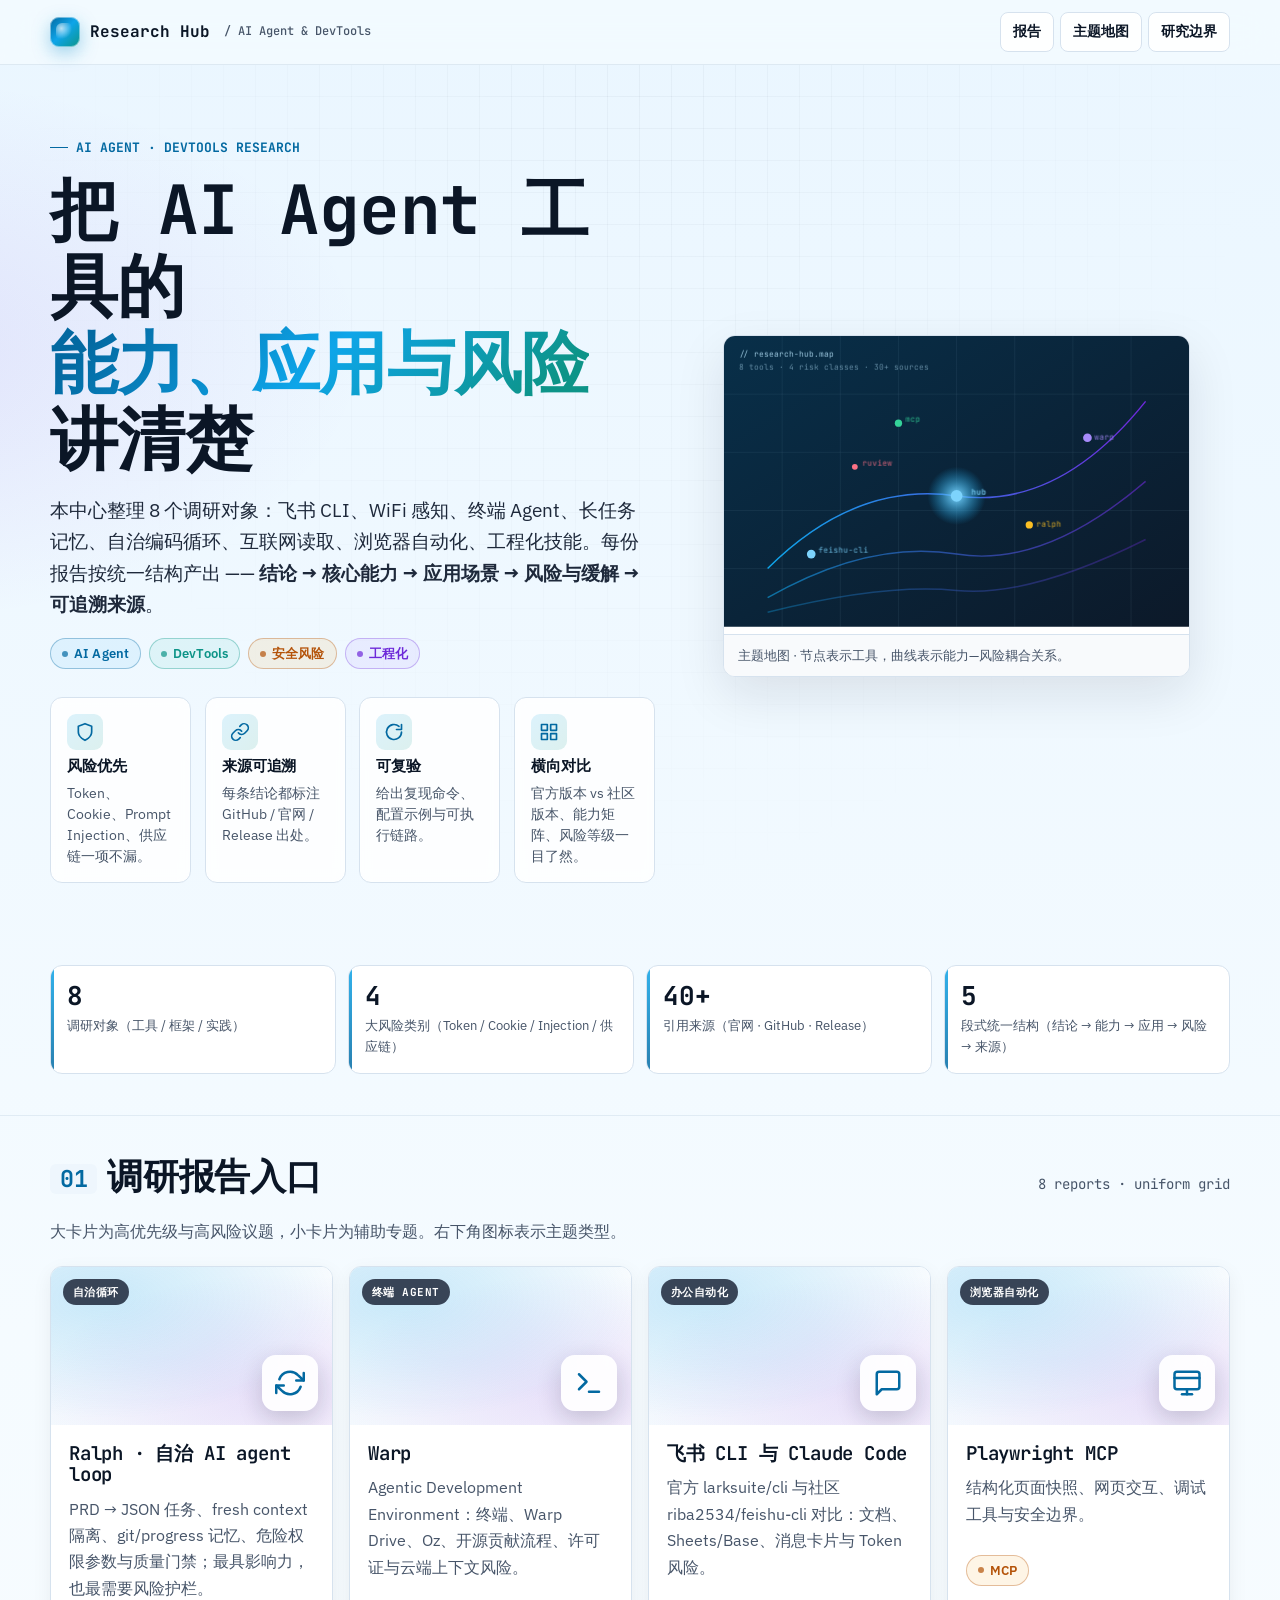
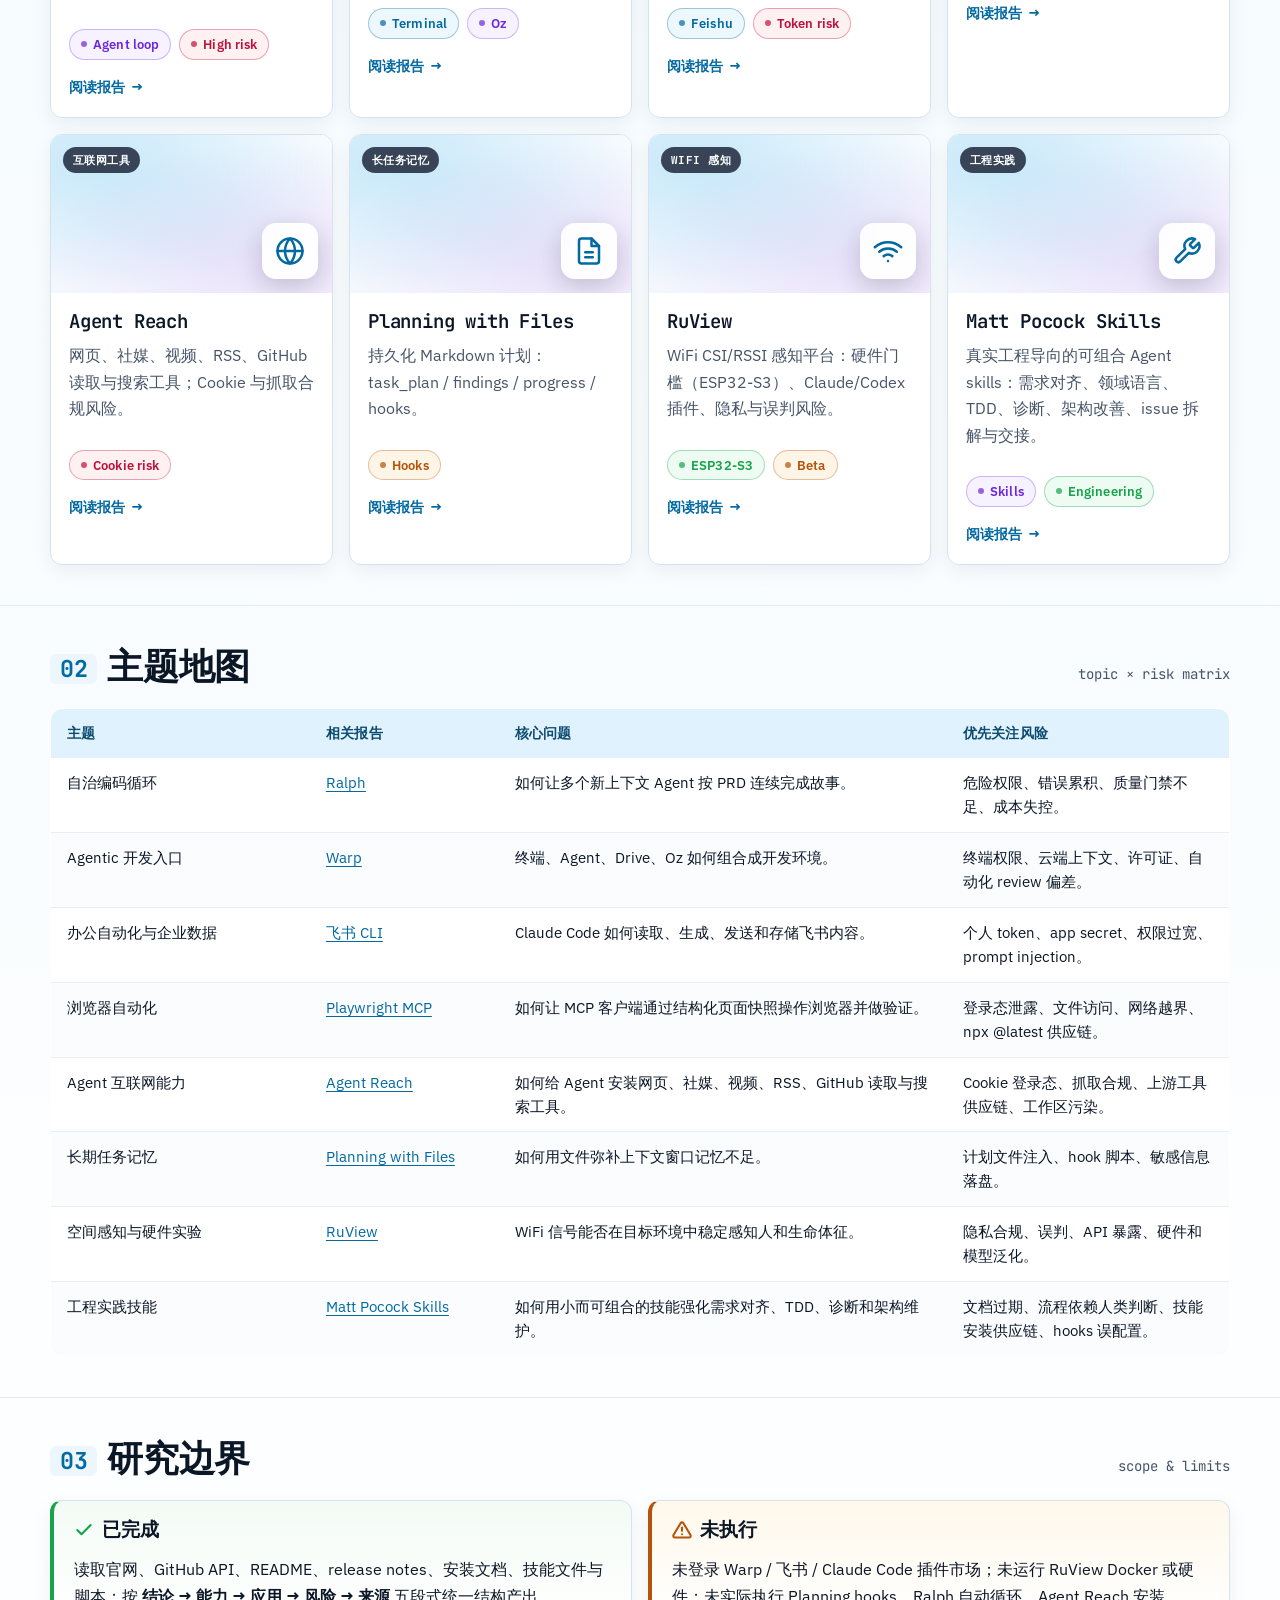
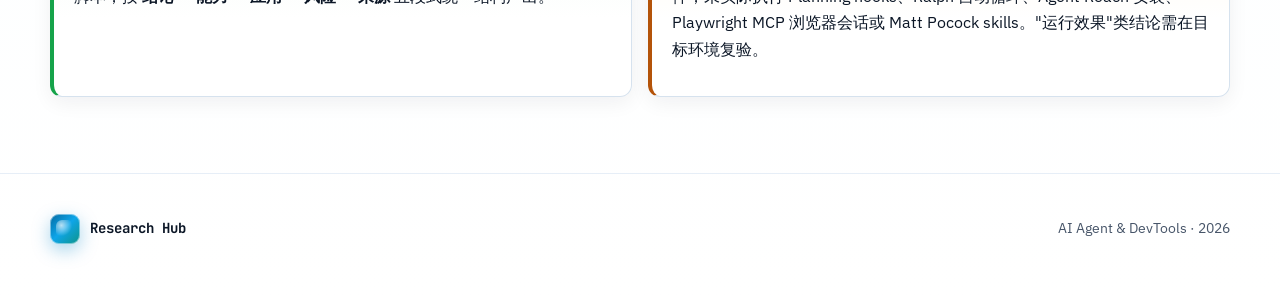
==== commit 8116f5bc: "feat: three-stage tooling — generate / merge / ship Add tools/ with three independent, single-respon" ====
--- a/index.html
+++ b/index.html
@@ -131,10 +131,12 @@
     <section class="section" style="padding-top: 24px;">
       <div class="shell">
         <div class="kpi-row">
+          <!-- AUTO:kpi-start -->
           <div class="kpi reveal" data-delay="1"><strong>8</strong><span>调研对象（工具 / 框架 / 实践）</span></div>
           <div class="kpi reveal" data-delay="2"><strong>4</strong><span>大风险类别（Token / Cookie / Injection / 供应链）</span></div>
-          <div class="kpi reveal" data-delay="3"><strong>30+</strong><span>引用来源（官网 · GitHub · Release）</span></div>
+          <div class="kpi reveal" data-delay="3"><strong>40+</strong><span>引用来源（官网 · GitHub · Release）</span></div>
           <div class="kpi reveal" data-delay="4"><strong>5</strong><span>段式统一结构（结论 → 能力 → 应用 → 风险 → 来源）</span></div>
+          <!-- AUTO:kpi-end -->
         </div>
       </div>
     </section>
@@ -149,11 +151,10 @@
         <p class="muted reveal" data-delay="1" style="margin: 0 0 22px; max-width: 760px;">大卡片为高优先级与高风险议题，小卡片为辅助专题。右下角图标表示主题类型。</p>
 
         <div class="grid four">
-
-          <!-- Ralph · · 自治循环 · high risk -->
-          <a class="report-card themed theme-ralph reveal" data-delay="1" href="reports/ralph.html" aria-label="Ralph 调研报告">
-            <div class="thumb">
-              <img src="https://raw.githubusercontent.com/snarktank/ralph/main/ralph-flowchart.png" alt="Ralph preview" loading="lazy" onerror="this.style.display='none'">
+          <!-- AUTO:cards-start -->
+          <a class="report-card themed theme-ralph reveal" data-delay="1" href="reports/ralph.html" aria-label="Ralph · 自治 AI agent loop 调研报告">
+            <div class="thumb">
+              <img src="https://raw.githubusercontent.com/snarktank/ralph/main/ralph-flowchart.png" alt="Ralph · 自治 AI agent loop preview" loading="lazy" onerror="this.style.display='none'">
               <span class="topic">自治循环</span>
               <div class="glyph" aria-hidden="true">
                 <svg viewBox="0 0 24 24" fill="none" stroke="currentColor" stroke-width="2" stroke-linecap="round" stroke-linejoin="round"><polyline points="23 4 23 10 17 10"/><polyline points="1 20 1 14 7 14"/><path d="M3.51 9a9 9 0 0 1 14.85-3.36L23 10"/><path d="M20.49 15a9 9 0 0 1-14.85 3.36L1 14"/></svg>
@@ -167,7 +168,6 @@
             </div>
           </a>
 
-          <!-- Warp · · 终端 Agent -->
           <a class="report-card themed theme-warp reveal" data-delay="2" href="reports/warp.html" aria-label="Warp 调研报告">
             <div class="thumb">
               <img src="https://github.com/user-attachments/assets/9976b2da-2edd-4604-a36c-8fd53719c6d4" alt="Warp preview" loading="lazy" onerror="this.style.display='none'">
@@ -184,10 +184,9 @@
             </div>
           </a>
 
-          <!-- Feishu CLI · · 办公自动化 -->
-          <a class="report-card themed theme-feishu reveal" data-delay="3" href="reports/feishu-cli.html" aria-label="飞书 CLI 与 Claude Code 报告">
-            <div class="thumb">
-              <img src="https://opengraph.githubassets.com/feishu-cli-hub/larksuite/cli" alt="larksuite/cli GitHub preview" loading="lazy" onerror="this.style.display='none'">
+          <a class="report-card themed theme-feishu reveal" data-delay="3" href="reports/feishu-cli.html" aria-label="飞书 CLI 与 Claude Code 调研报告">
+            <div class="thumb">
+              <img src="https://opengraph.githubassets.com/feishu-cli-hub/larksuite/cli" alt="飞书 CLI 与 Claude Code preview" loading="lazy" onerror="this.style.display='none'">
               <span class="topic">办公自动化</span>
               <div class="glyph" aria-hidden="true">
                 <svg viewBox="0 0 24 24" fill="none" stroke="currentColor" stroke-width="2" stroke-linecap="round" stroke-linejoin="round"><path d="M21 15a2 2 0 0 1-2 2H7l-4 4V5a2 2 0 0 1 2-2h14a2 2 0 0 1 2 2z"/></svg>
@@ -195,13 +194,12 @@
             </div>
             <div class="report-card-body">
               <h3>飞书 CLI 与 Claude Code</h3>
-              <p>官方 <code>larksuite/cli</code> 与社区 <code>riba2534/feishu-cli</code> 对比：文档、Sheets/Base、消息卡片与 Token 风险。</p>
+              <p>官方 larksuite/cli 与社区 riba2534/feishu-cli 对比：文档、Sheets/Base、消息卡片与 Token 风险。</p>
               <div class="pill-row"><span class="pill blue">Feishu</span><span class="pill rose">Token risk</span></div>
               <div class="row"><span class="read">阅读报告</span></div>
             </div>
           </a>
 
-          <!-- Playwright MCP · · 浏览器自动化 -->
           <a class="report-card themed theme-playwright reveal" data-delay="4" href="reports/playwright-mcp.html" aria-label="Playwright MCP 调研报告">
             <div class="thumb">
               <img src="https://opengraph.githubassets.com/playwright-mcp-hub/microsoft/playwright-mcp" alt="Playwright MCP preview" loading="lazy" onerror="this.style.display='none'">
@@ -218,7 +216,6 @@
             </div>
           </a>
 
-          <!-- Agent Reach · · 互联网工具 -->
           <a class="report-card themed theme-reach reveal" data-delay="5" href="reports/agent-reach.html" aria-label="Agent Reach 调研报告">
             <div class="thumb">
               <img src="https://opengraph.githubassets.com/agent-reach-hub/Panniantong/Agent-Reach" alt="Agent Reach preview" loading="lazy" onerror="this.style.display='none'">
@@ -235,7 +232,6 @@
             </div>
           </a>
 
-          <!-- Planning with Files · · 长任务记忆 -->
           <a class="report-card themed theme-planning reveal" data-delay="6" href="reports/planning-with-files.html" aria-label="Planning with Files 调研报告">
             <div class="thumb">
               <img src="https://raw.githubusercontent.com/OthmanAdi/planning-with-files/master/media/banner.png" alt="Planning with Files preview" loading="lazy" onerror="this.style.display='none'">
@@ -252,7 +248,6 @@
             </div>
           </a>
 
-          <!-- RuView · · WiFi 感知 -->
           <a class="report-card themed theme-ruview reveal" data-delay="7" href="reports/ruview.html" aria-label="RuView 调研报告">
             <div class="thumb">
               <img src="https://raw.githubusercontent.com/ruvnet/RuView/main/assets/v2-screen.png" alt="RuView preview" loading="lazy" onerror="this.style.display='none'">
@@ -269,7 +264,6 @@
             </div>
           </a>
 
-          <!-- Matt Pocock Skills · · 工程实践 -->
           <a class="report-card themed theme-mattpocock reveal" data-delay="8" href="reports/mattpocock-skills.html" aria-label="Matt Pocock Skills 调研报告">
             <div class="thumb">
               <img src="https://res.cloudinary.com/total-typescript/image/upload/v1777382277/skill-repo-light_2x.png" alt="Matt Pocock Skills preview" loading="lazy" onerror="this.style.display='none'">
@@ -285,7 +279,7 @@
               <div class="row"><span class="read">阅读报告</span></div>
             </div>
           </a>
-
+          <!-- AUTO:cards-end -->
         </div>
       </div>
     </section>
@@ -308,6 +302,19 @@
               </tr>
             </thead>
             <tbody>
+              <!-- AUTO:matrix-start -->
+              <tr>
+                <td>自治编码循环</td>
+                <td><a href="reports/ralph.html">Ralph</a></td>
+                <td>如何让多个新上下文 Agent 按 PRD 连续完成故事。</td>
+                <td>危险权限、错误累积、质量门禁不足、成本失控。</td>
+              </tr>
+              <tr>
+                <td>Agentic 开发入口</td>
+                <td><a href="reports/warp.html">Warp</a></td>
+                <td>终端、Agent、Drive、Oz 如何组合成开发环境。</td>
+                <td>终端权限、云端上下文、许可证、自动化 review 偏差。</td>
+              </tr>
               <tr>
                 <td>办公自动化与企业数据</td>
                 <td><a href="reports/feishu-cli.html">飞书 CLI</a></td>
@@ -315,47 +322,36 @@
                 <td>个人 token、app secret、权限过宽、prompt injection。</td>
               </tr>
               <tr>
+                <td>浏览器自动化</td>
+                <td><a href="reports/playwright-mcp.html">Playwright MCP</a></td>
+                <td>如何让 MCP 客户端通过结构化页面快照操作浏览器并做验证。</td>
+                <td>登录态泄露、文件访问、网络越界、npx @latest 供应链。</td>
+              </tr>
+              <tr>
+                <td>Agent 互联网能力</td>
+                <td><a href="reports/agent-reach.html">Agent Reach</a></td>
+                <td>如何给 Agent 安装网页、社媒、视频、RSS、GitHub 读取与搜索工具。</td>
+                <td>Cookie 登录态、抓取合规、上游工具供应链、工作区污染。</td>
+              </tr>
+              <tr>
+                <td>长期任务记忆</td>
+                <td><a href="reports/planning-with-files.html">Planning with Files</a></td>
+                <td>如何用文件弥补上下文窗口记忆不足。</td>
+                <td>计划文件注入、hook 脚本、敏感信息落盘。</td>
+              </tr>
+              <tr>
                 <td>空间感知与硬件实验</td>
                 <td><a href="reports/ruview.html">RuView</a></td>
                 <td>WiFi 信号能否在目标环境中稳定感知人和生命体征。</td>
                 <td>隐私合规、误判、API 暴露、硬件和模型泛化。</td>
               </tr>
               <tr>
-                <td>Agentic 开发入口</td>
-                <td><a href="reports/warp.html">Warp</a></td>
-                <td>终端、Agent、Drive、Oz 如何组合成开发环境。</td>
-                <td>终端权限、云端上下文、许可证、自动化 review 偏差。</td>
-              </tr>
-              <tr>
-                <td>长期任务记忆</td>
-                <td><a href="reports/planning-with-files.html">Planning with Files</a></td>
-                <td>如何用文件弥补上下文窗口记忆不足。</td>
-                <td>计划文件注入、hook 脚本、敏感信息落盘。</td>
-              </tr>
-              <tr>
-                <td>自治编码循环</td>
-                <td><a href="reports/ralph.html">Ralph</a></td>
-                <td>如何让多个新上下文 Agent 按 PRD 连续完成故事。</td>
-                <td>危险权限、错误累积、质量门禁不足、成本失控。</td>
-              </tr>
-              <tr>
-                <td>Agent 互联网能力</td>
-                <td><a href="reports/agent-reach.html">Agent Reach</a></td>
-                <td>如何给 Agent 安装网页、社媒、视频、RSS、GitHub 读取与搜索工具。</td>
-                <td>Cookie 登录态、抓取合规、上游工具供应链、工作区污染。</td>
-              </tr>
-              <tr>
-                <td>浏览器自动化</td>
-                <td><a href="reports/playwright-mcp.html">Playwright MCP</a></td>
-                <td>如何让 MCP 客户端通过结构化页面快照操作浏览器并做验证。</td>
-                <td>登录态泄露、文件访问、网络越界、npx @latest 供应链。</td>
-              </tr>
-              <tr>
                 <td>工程实践技能</td>
                 <td><a href="reports/mattpocock-skills.html">Matt Pocock Skills</a></td>
                 <td>如何用小而可组合的技能强化需求对齐、TDD、诊断和架构维护。</td>
                 <td>文档过期、流程依赖人类判断、技能安装供应链、hooks 误配置。</td>
               </tr>
+              <!-- AUTO:matrix-end -->
             </tbody>
           </table>
         </div>
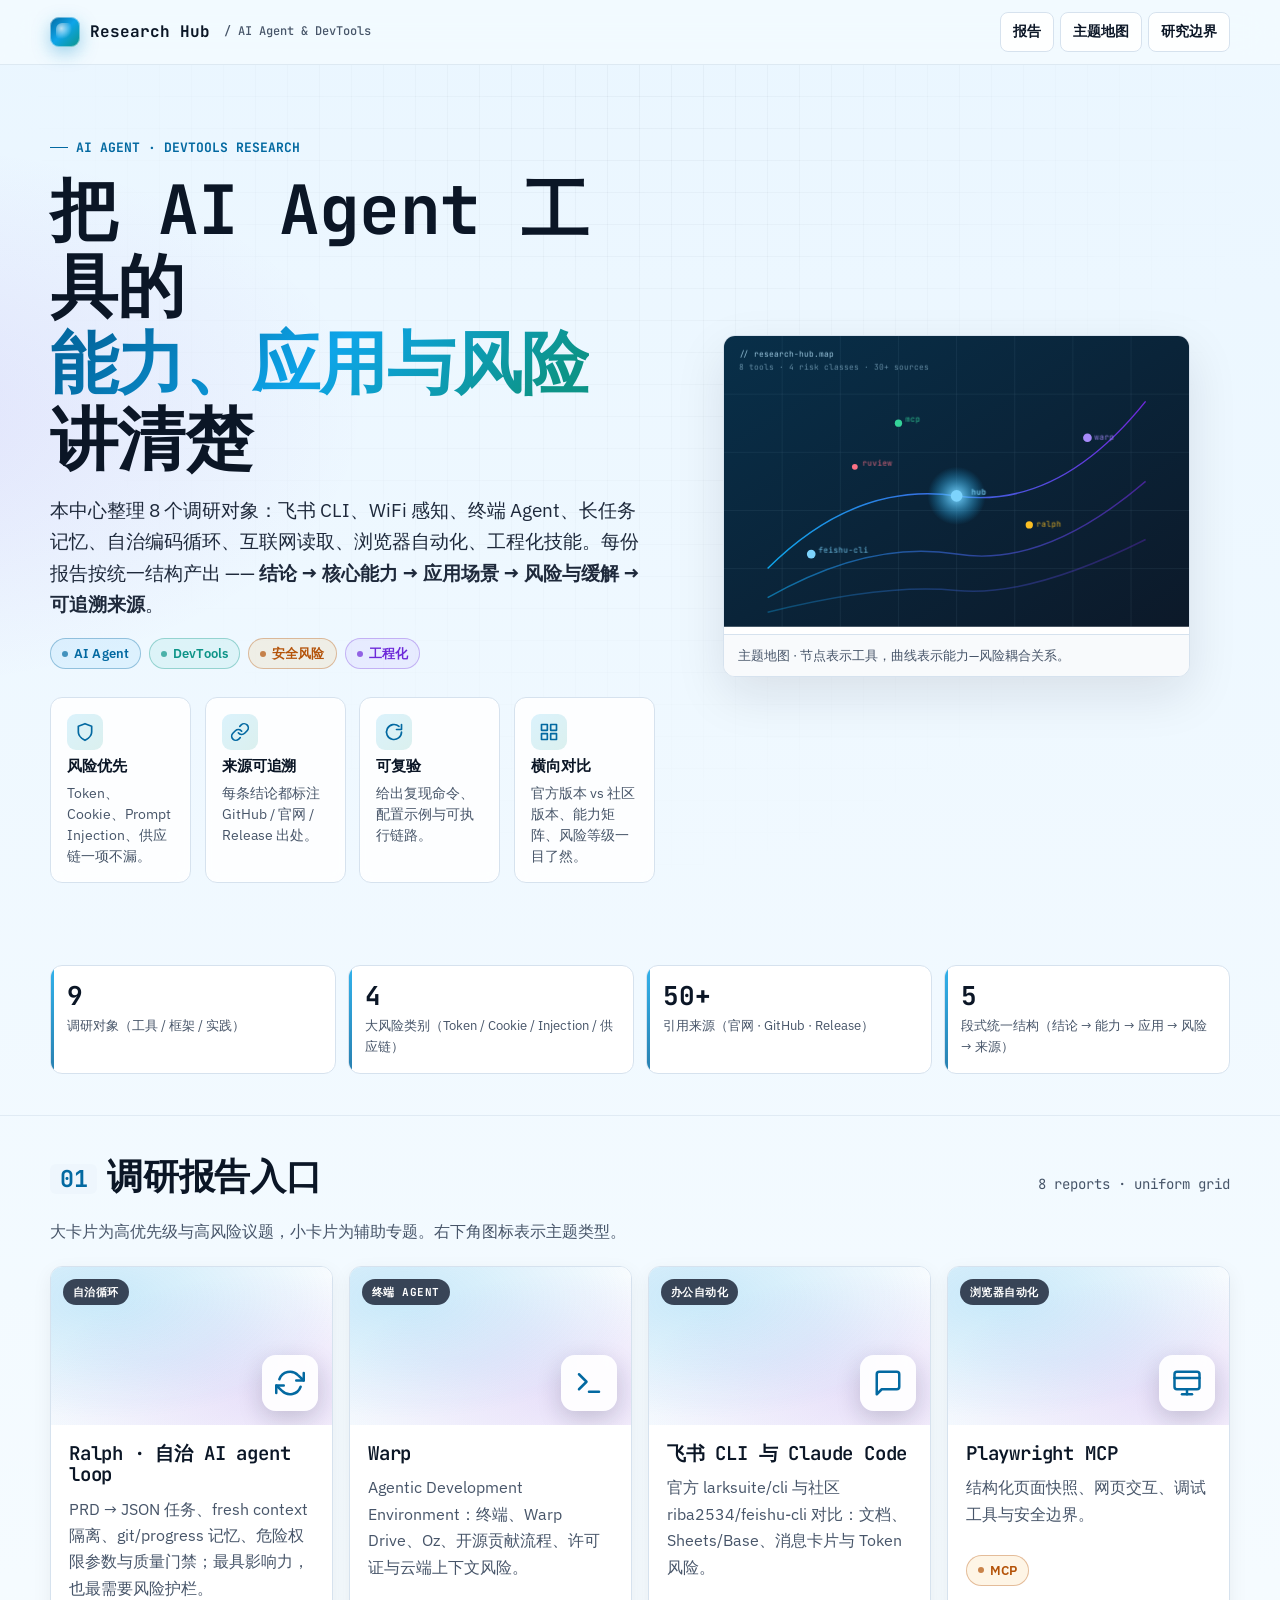
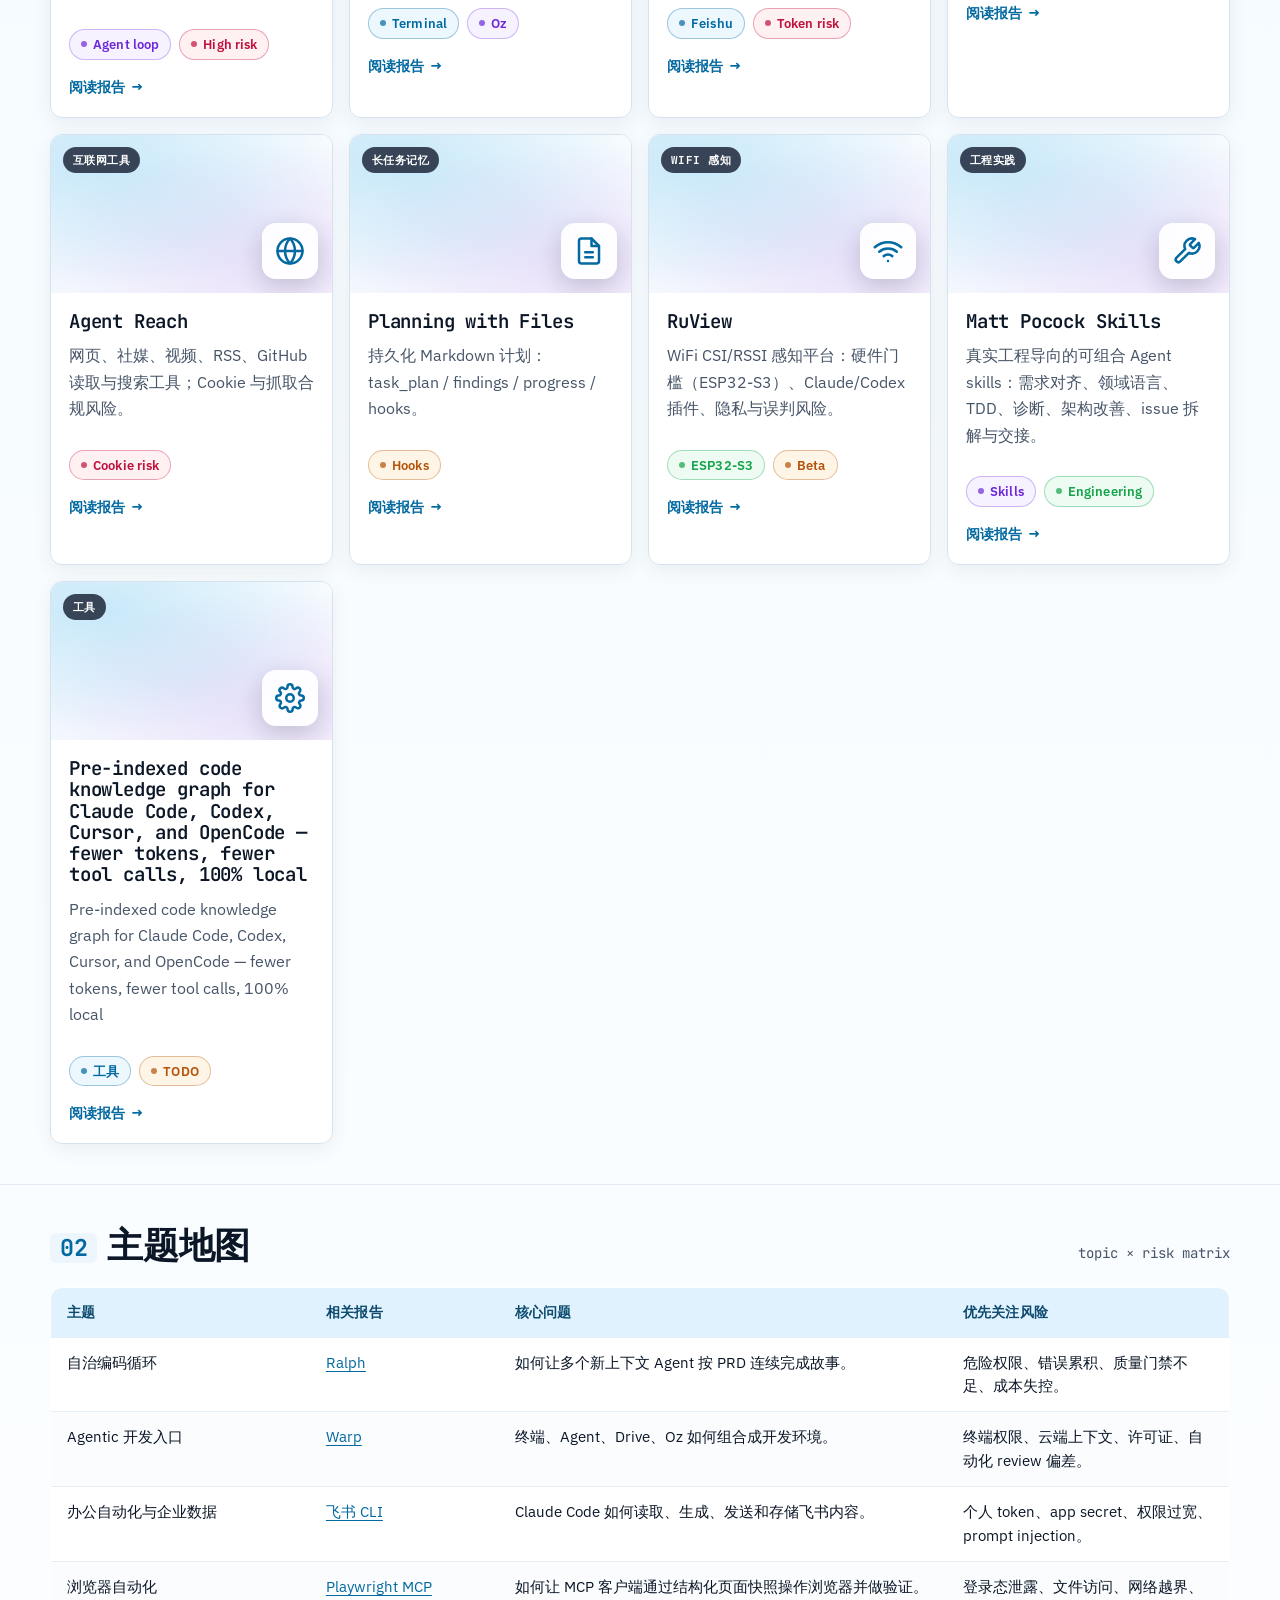
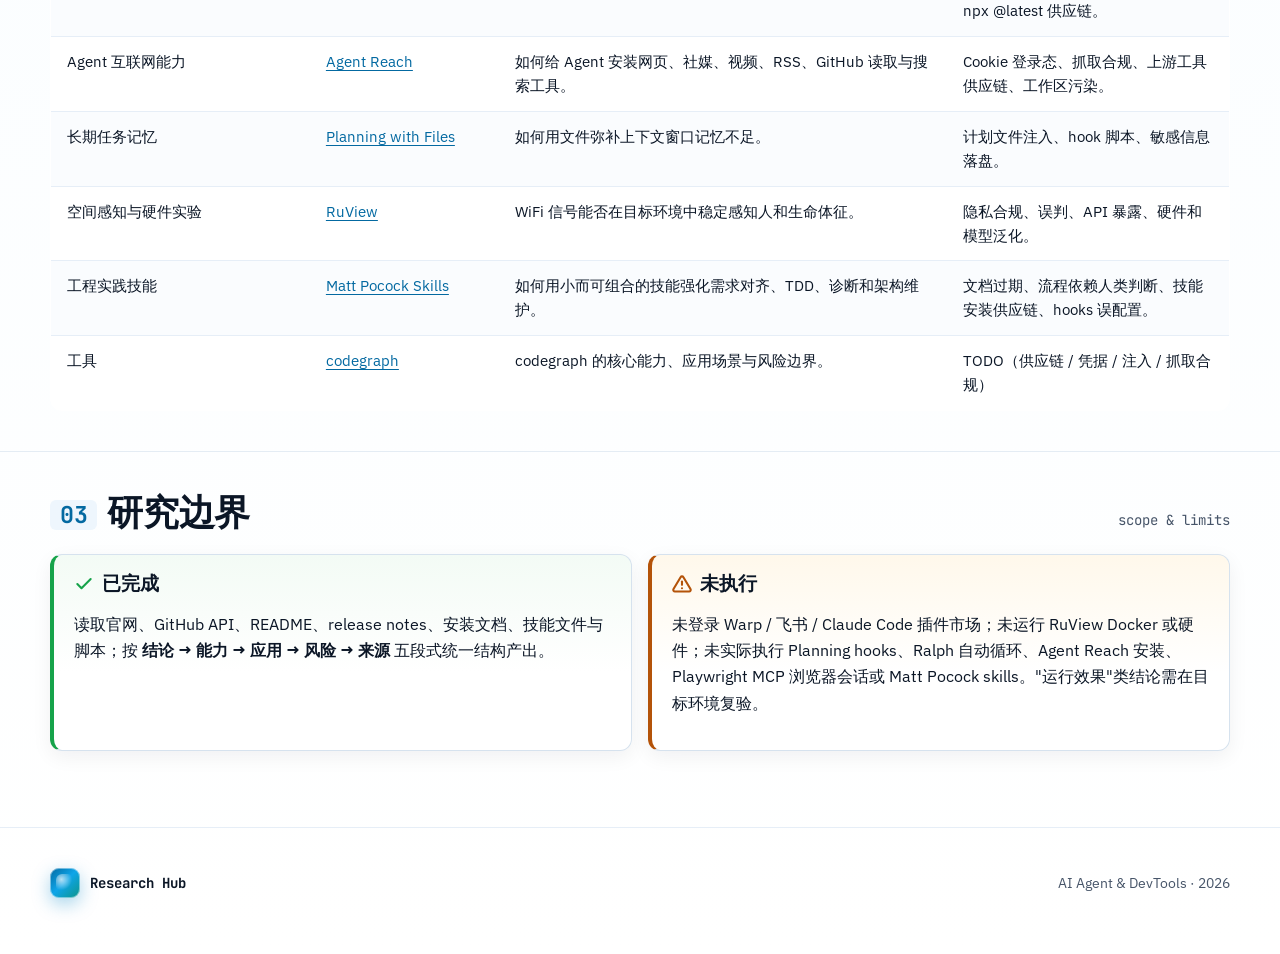
==== commit 6256c06d: "update: reports: codegraph;merge index" ====
--- a/index.html
+++ b/index.html
@@ -132,9 +132,9 @@
       <div class="shell">
         <div class="kpi-row">
           <!-- AUTO:kpi-start -->
-          <div class="kpi reveal" data-delay="1"><strong>8</strong><span>调研对象（工具 / 框架 / 实践）</span></div>
+          <div class="kpi reveal" data-delay="1"><strong>9</strong><span>调研对象（工具 / 框架 / 实践）</span></div>
           <div class="kpi reveal" data-delay="2"><strong>4</strong><span>大风险类别（Token / Cookie / Injection / 供应链）</span></div>
-          <div class="kpi reveal" data-delay="3"><strong>40+</strong><span>引用来源（官网 · GitHub · Release）</span></div>
+          <div class="kpi reveal" data-delay="3"><strong>50+</strong><span>引用来源（官网 · GitHub · Release）</span></div>
           <div class="kpi reveal" data-delay="4"><strong>5</strong><span>段式统一结构（结论 → 能力 → 应用 → 风险 → 来源）</span></div>
           <!-- AUTO:kpi-end -->
         </div>
@@ -279,6 +279,22 @@
               <div class="row"><span class="read">阅读报告</span></div>
             </div>
           </a>
+
+          <a class="report-card themed theme-ruview reveal" data-delay="9" href="reports/codegraph.html" aria-label="Pre-indexed code knowledge graph for Claude Code, Codex, Cursor, and OpenCode — fewer tokens, fewer tool calls, 100% local 调研报告">
+            <div class="thumb">
+              <img src="https://opengraph.githubassets.com/research-hub/colbymchenry/codegraph" alt="Pre-indexed code knowledge graph for Claude Code, Codex, Cursor, and OpenCode — fewer tokens, fewer tool calls, 100% local preview" loading="lazy" onerror="this.style.display='none'">
+              <span class="topic">工具</span>
+              <div class="glyph" aria-hidden="true">
+                <svg viewBox="0 0 24 24" fill="none" stroke="currentColor" stroke-width="2" stroke-linecap="round" stroke-linejoin="round"><circle cx="12" cy="12" r="3"/><path d="M19.4 15a1.65 1.65 0 0 0 .33 1.82l.06.06a2 2 0 1 1-2.83 2.83l-.06-.06a1.65 1.65 0 0 0-1.82-.33 1.65 1.65 0 0 0-1 1.51V21a2 2 0 0 1-4 0v-.09A1.65 1.65 0 0 0 9 19.4a1.65 1.65 0 0 0-1.82.33l-.06.06a2 2 0 1 1-2.83-2.83l.06-.06a1.65 1.65 0 0 0 .33-1.82 1.65 1.65 0 0 0-1.51-1H3a2 2 0 0 1 0-4h.09A1.65 1.65 0 0 0 4.6 9a1.65 1.65 0 0 0-.33-1.82l-.06-.06a2 2 0 1 1 2.83-2.83l.06.06a1.65 1.65 0 0 0 1.82.33H9a1.65 1.65 0 0 0 1-1.51V3a2 2 0 0 1 4 0v.09a1.65 1.65 0 0 0 1 1.51 1.65 1.65 0 0 0 1.82-.33l.06-.06a2 2 0 1 1 2.83 2.83l-.06.06a1.65 1.65 0 0 0-.33 1.82V9a1.65 1.65 0 0 0 1.51 1H21a2 2 0 0 1 0 4h-.09a1.65 1.65 0 0 0-1.51 1z"/></svg>
+              </div>
+            </div>
+            <div class="report-card-body">
+              <h3>Pre-indexed code knowledge graph for Claude Code, Codex, Cursor, and OpenCode — fewer tokens, fewer tool calls, 100% local</h3>
+              <p>Pre-indexed code knowledge graph for Claude Code, Codex, Cursor, and OpenCode — fewer tokens, fewer tool calls, 100% local</p>
+              <div class="pill-row"><span class="pill blue">工具</span><span class="pill amber">TODO</span></div>
+              <div class="row"><span class="read">阅读报告</span></div>
+            </div>
+          </a>
           <!-- AUTO:cards-end -->
         </div>
       </div>
@@ -350,6 +366,12 @@
                 <td><a href="reports/mattpocock-skills.html">Matt Pocock Skills</a></td>
                 <td>如何用小而可组合的技能强化需求对齐、TDD、诊断和架构维护。</td>
                 <td>文档过期、流程依赖人类判断、技能安装供应链、hooks 误配置。</td>
+              </tr>
+              <tr>
+                <td>工具</td>
+                <td><a href="reports/codegraph.html">codegraph</a></td>
+                <td>codegraph 的核心能力、应用场景与风险边界。</td>
+                <td>TODO（供应链 / 凭据 / 注入 / 抓取合规）</td>
               </tr>
               <!-- AUTO:matrix-end -->
             </tbody>
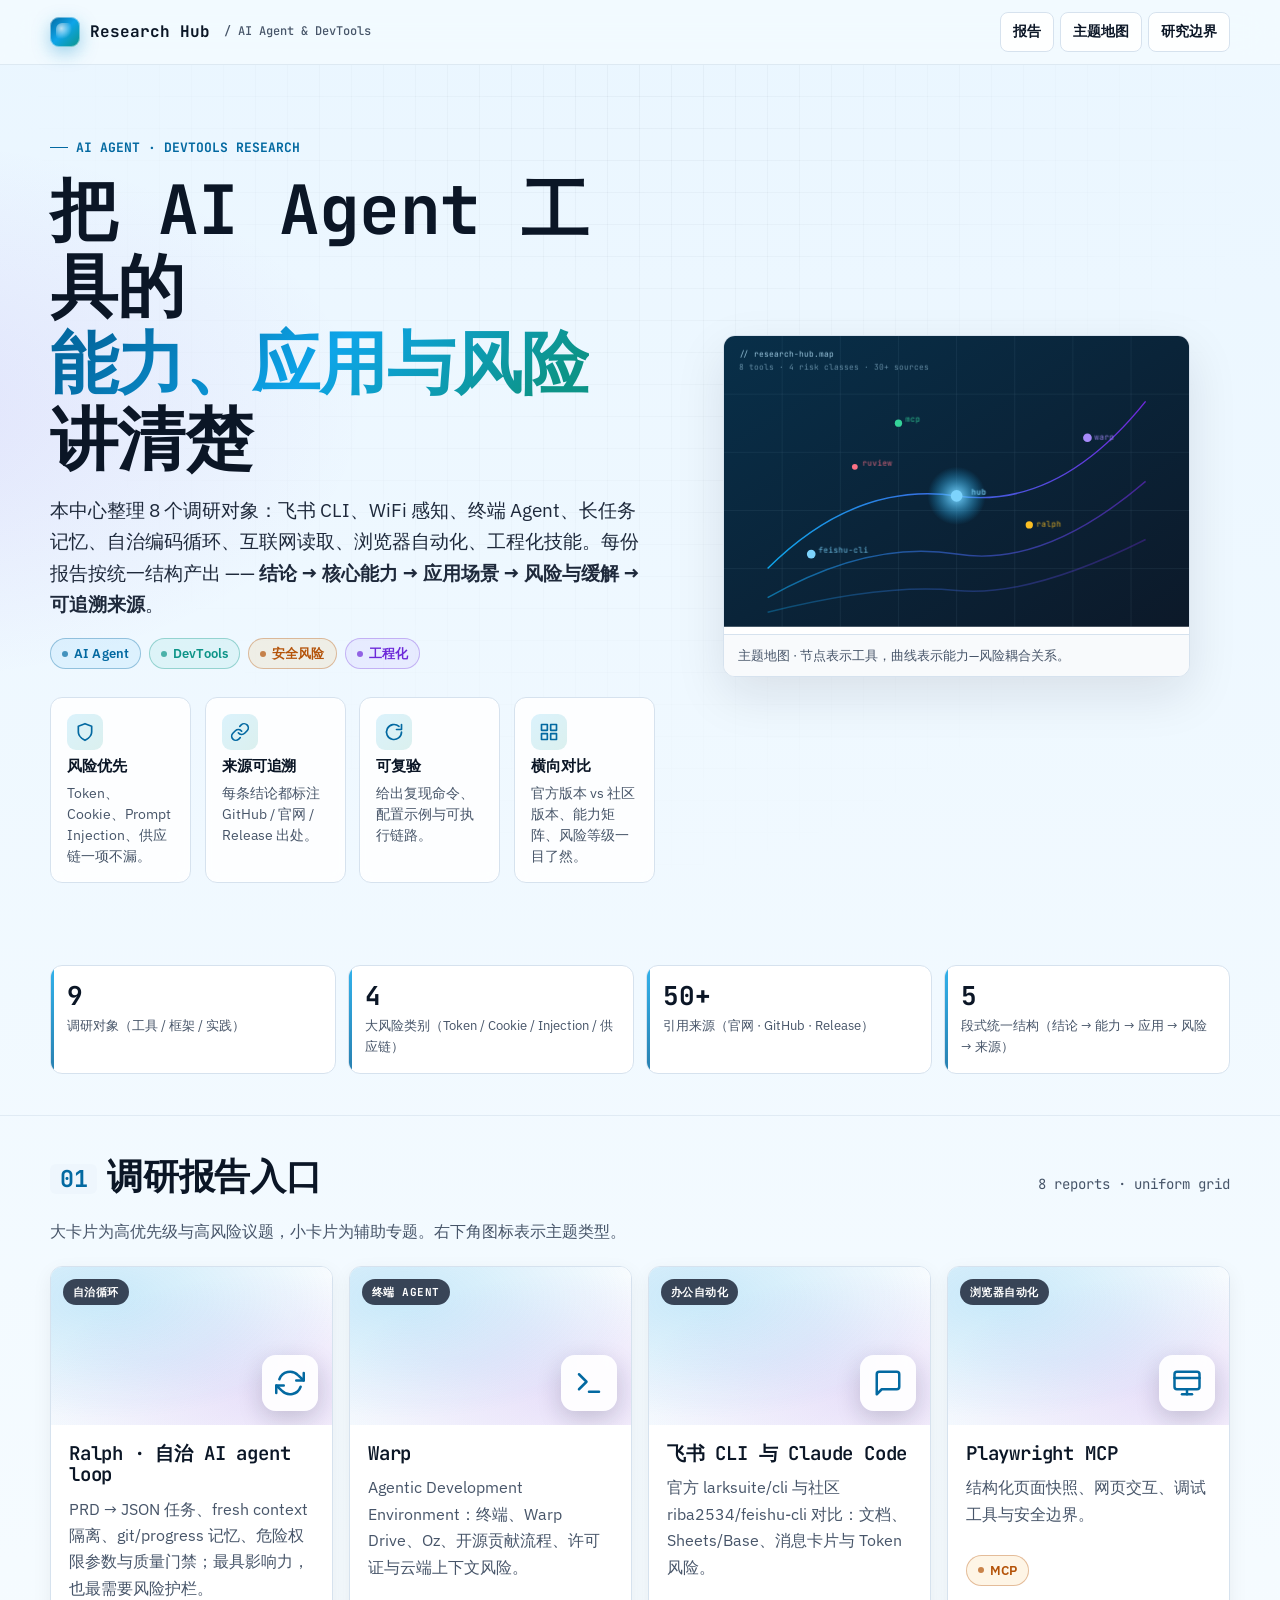
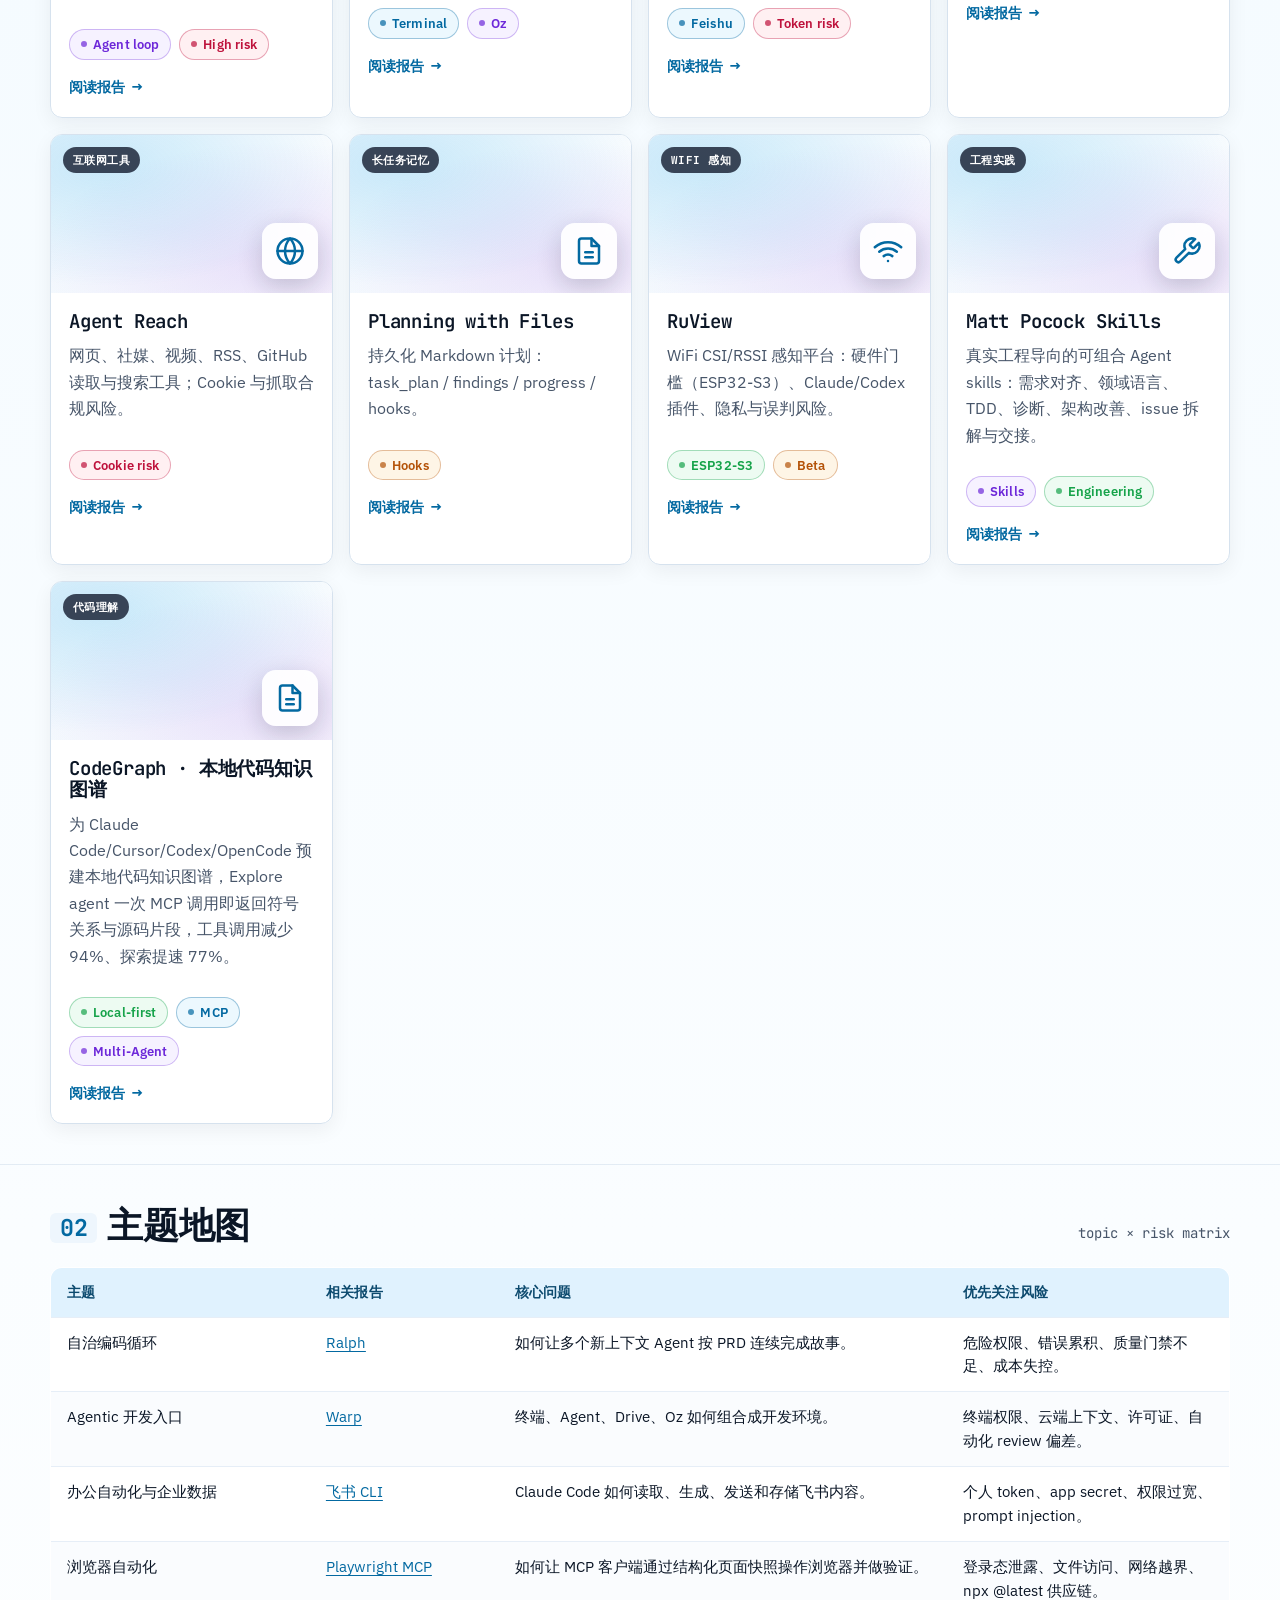
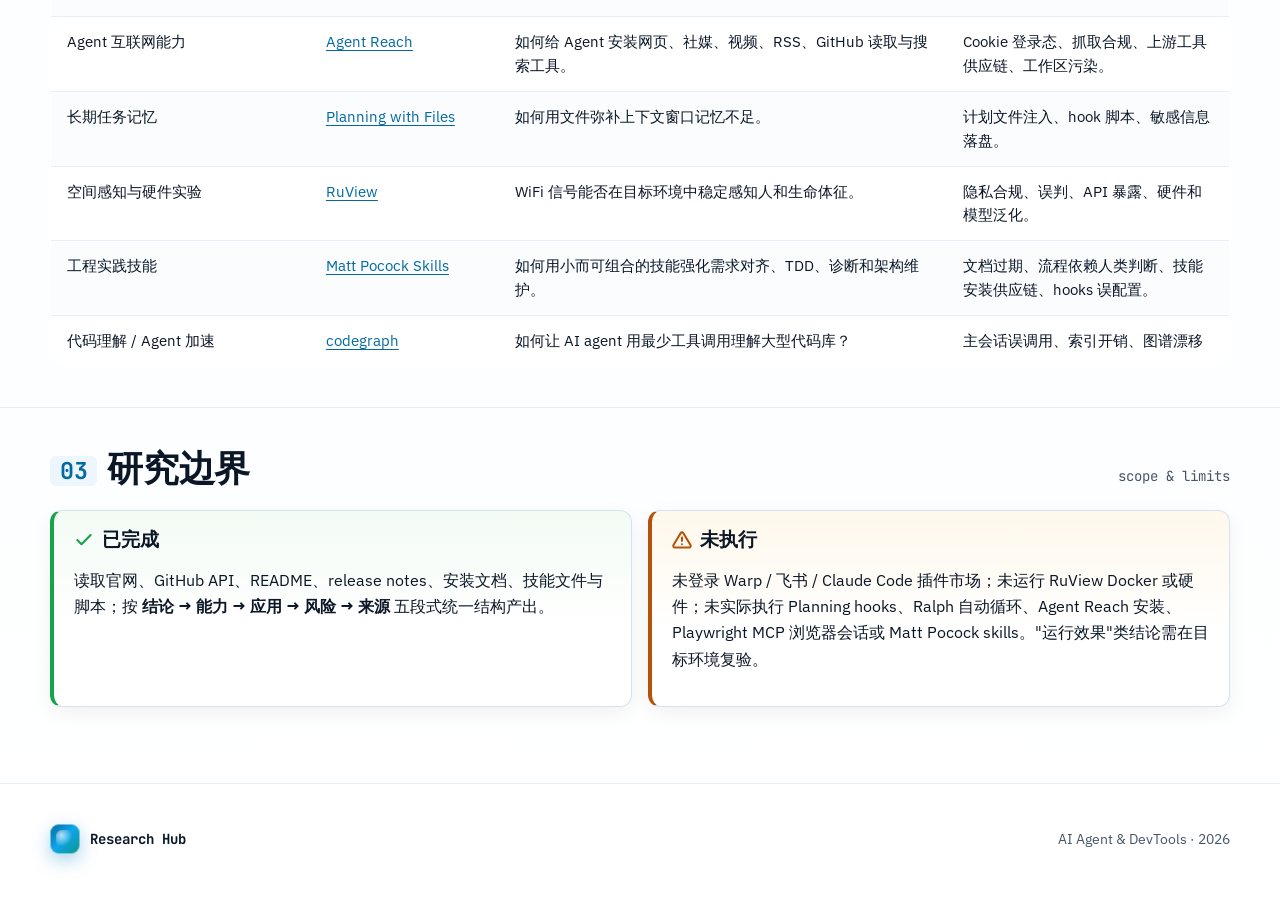
==== commit edbca798: "feat: generate.py LLM mode + CI lint workflow + codegraph demo - generate.py: invoke `claude -p` to " ====
--- a/index.html
+++ b/index.html
@@ -280,18 +280,18 @@
             </div>
           </a>
 
-          <a class="report-card themed theme-ruview reveal" data-delay="9" href="reports/codegraph.html" aria-label="Pre-indexed code knowledge graph for Claude Code, Codex, Cursor, and OpenCode — fewer tokens, fewer tool calls, 100% local 调研报告">
-            <div class="thumb">
-              <img src="https://opengraph.githubassets.com/research-hub/colbymchenry/codegraph" alt="Pre-indexed code knowledge graph for Claude Code, Codex, Cursor, and OpenCode — fewer tokens, fewer tool calls, 100% local preview" loading="lazy" onerror="this.style.display='none'">
-              <span class="topic">工具</span>
-              <div class="glyph" aria-hidden="true">
-                <svg viewBox="0 0 24 24" fill="none" stroke="currentColor" stroke-width="2" stroke-linecap="round" stroke-linejoin="round"><circle cx="12" cy="12" r="3"/><path d="M19.4 15a1.65 1.65 0 0 0 .33 1.82l.06.06a2 2 0 1 1-2.83 2.83l-.06-.06a1.65 1.65 0 0 0-1.82-.33 1.65 1.65 0 0 0-1 1.51V21a2 2 0 0 1-4 0v-.09A1.65 1.65 0 0 0 9 19.4a1.65 1.65 0 0 0-1.82.33l-.06.06a2 2 0 1 1-2.83-2.83l.06-.06a1.65 1.65 0 0 0 .33-1.82 1.65 1.65 0 0 0-1.51-1H3a2 2 0 0 1 0-4h.09A1.65 1.65 0 0 0 4.6 9a1.65 1.65 0 0 0-.33-1.82l-.06-.06a2 2 0 1 1 2.83-2.83l.06.06a1.65 1.65 0 0 0 1.82.33H9a1.65 1.65 0 0 0 1-1.51V3a2 2 0 0 1 4 0v.09a1.65 1.65 0 0 0 1 1.51 1.65 1.65 0 0 0 1.82-.33l.06-.06a2 2 0 1 1 2.83 2.83l-.06.06a1.65 1.65 0 0 0-.33 1.82V9a1.65 1.65 0 0 0 1.51 1H21a2 2 0 0 1 0 4h-.09a1.65 1.65 0 0 0-1.51 1z"/></svg>
-              </div>
-            </div>
-            <div class="report-card-body">
-              <h3>Pre-indexed code knowledge graph for Claude Code, Codex, Cursor, and OpenCode — fewer tokens, fewer tool calls, 100% local</h3>
-              <p>Pre-indexed code knowledge graph for Claude Code, Codex, Cursor, and OpenCode — fewer tokens, fewer tool calls, 100% local</p>
-              <div class="pill-row"><span class="pill blue">工具</span><span class="pill amber">TODO</span></div>
+          <a class="report-card themed theme-ruview reveal" data-delay="9" href="reports/codegraph.html" aria-label="CodeGraph · 本地代码知识图谱 调研报告">
+            <div class="thumb">
+              <img src="https://opengraph.githubassets.com/research-hub/colbymchenry/codegraph" alt="CodeGraph · 本地代码知识图谱 preview" loading="lazy" onerror="this.style.display='none'">
+              <span class="topic">代码理解</span>
+              <div class="glyph" aria-hidden="true">
+                <svg viewBox="0 0 24 24" fill="none" stroke="currentColor" stroke-width="2" stroke-linecap="round" stroke-linejoin="round"><path d="M14 2H6a2 2 0 0 0-2 2v16a2 2 0 0 0 2 2h12a2 2 0 0 0 2-2V8z"/><polyline points="14 2 14 8 20 8"/><line x1="9" y1="13" x2="15" y2="13"/><line x1="9" y1="17" x2="15" y2="17"/></svg>
+              </div>
+            </div>
+            <div class="report-card-body">
+              <h3>CodeGraph · 本地代码知识图谱</h3>
+              <p>为 Claude Code/Cursor/Codex/OpenCode 预建本地代码知识图谱，Explore agent 一次 MCP 调用即返回符号关系与源码片段，工具调用减少 94%、探索提速 77%。</p>
+              <div class="pill-row"><span class="pill green">Local-first</span><span class="pill blue">MCP</span><span class="pill violet">Multi-Agent</span></div>
               <div class="row"><span class="read">阅读报告</span></div>
             </div>
           </a>
@@ -368,10 +368,10 @@
                 <td>文档过期、流程依赖人类判断、技能安装供应链、hooks 误配置。</td>
               </tr>
               <tr>
-                <td>工具</td>
+                <td>代码理解 / Agent 加速</td>
                 <td><a href="reports/codegraph.html">codegraph</a></td>
-                <td>codegraph 的核心能力、应用场景与风险边界。</td>
-                <td>TODO（供应链 / 凭据 / 注入 / 抓取合规）</td>
+                <td>如何让 AI agent 用最少工具调用理解大型代码库？</td>
+                <td>主会话误调用、索引开销、图谱漂移</td>
               </tr>
               <!-- AUTO:matrix-end -->
             </tbody>
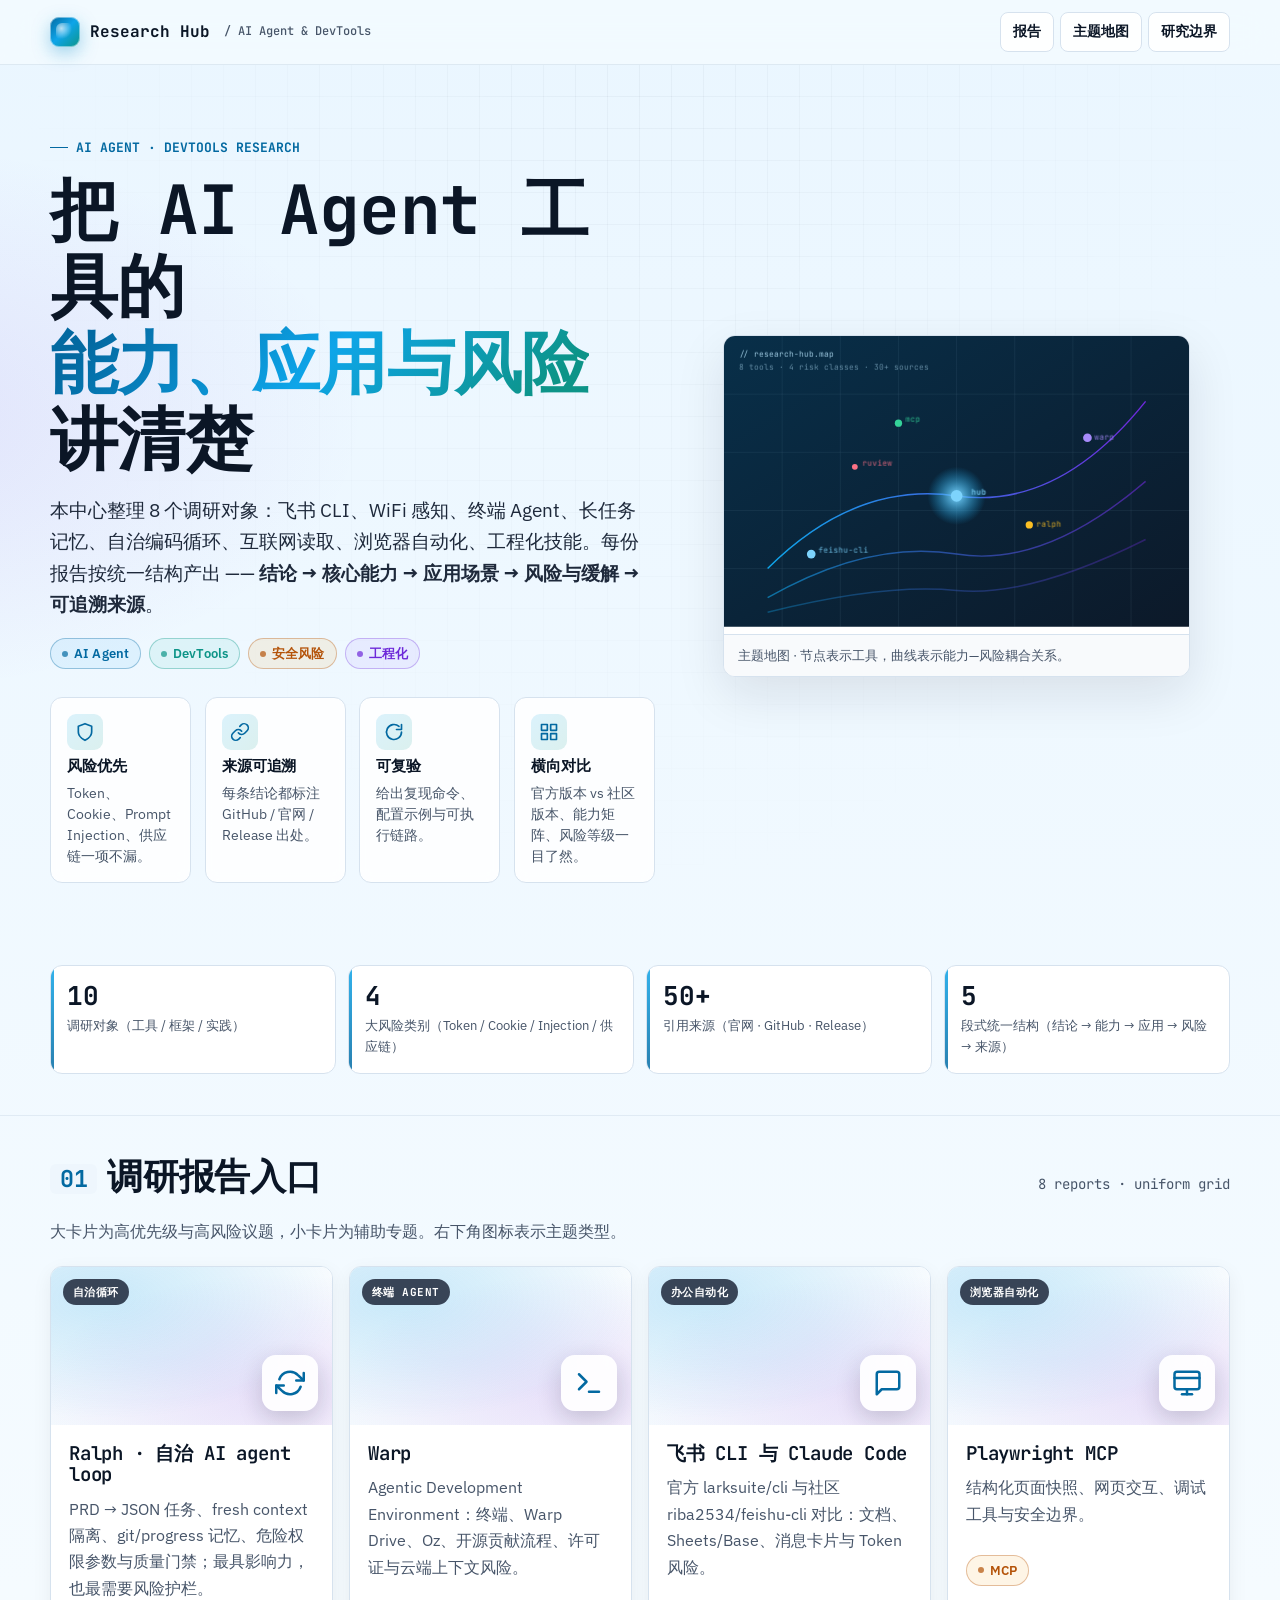
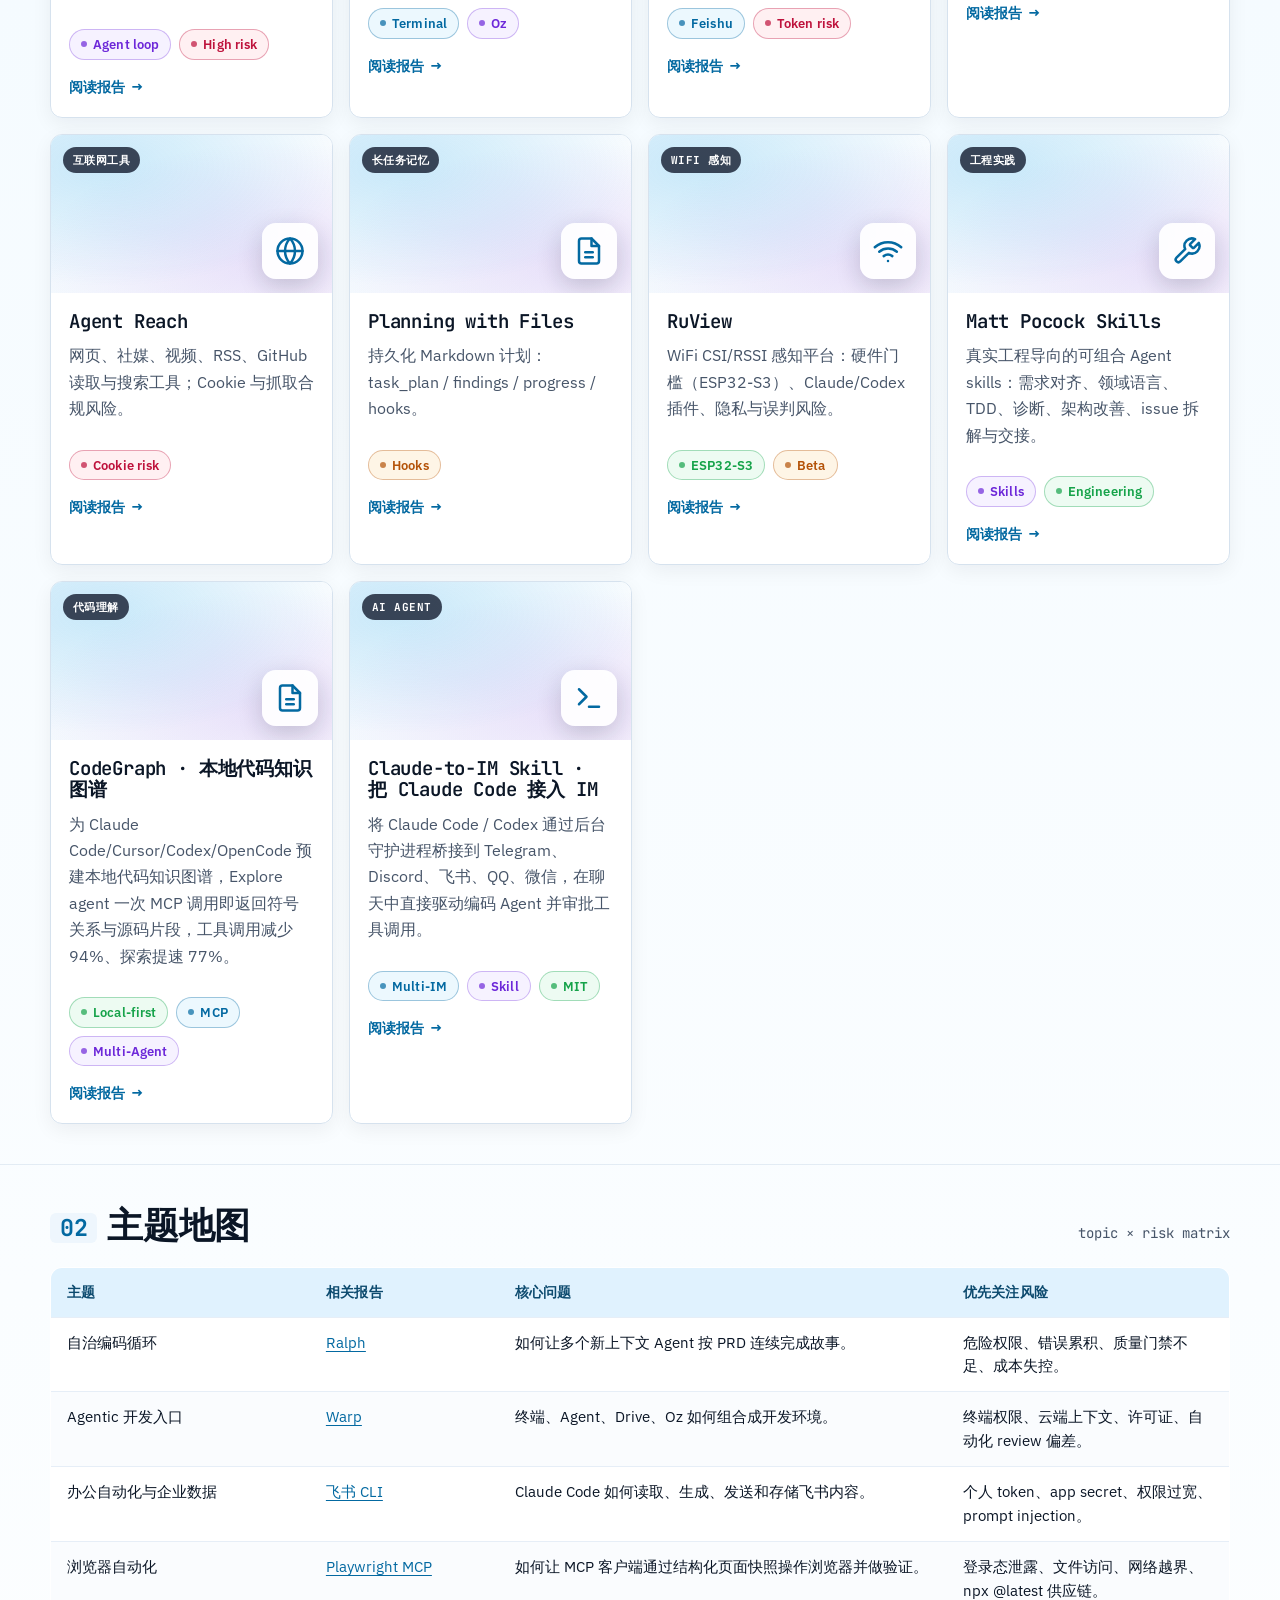
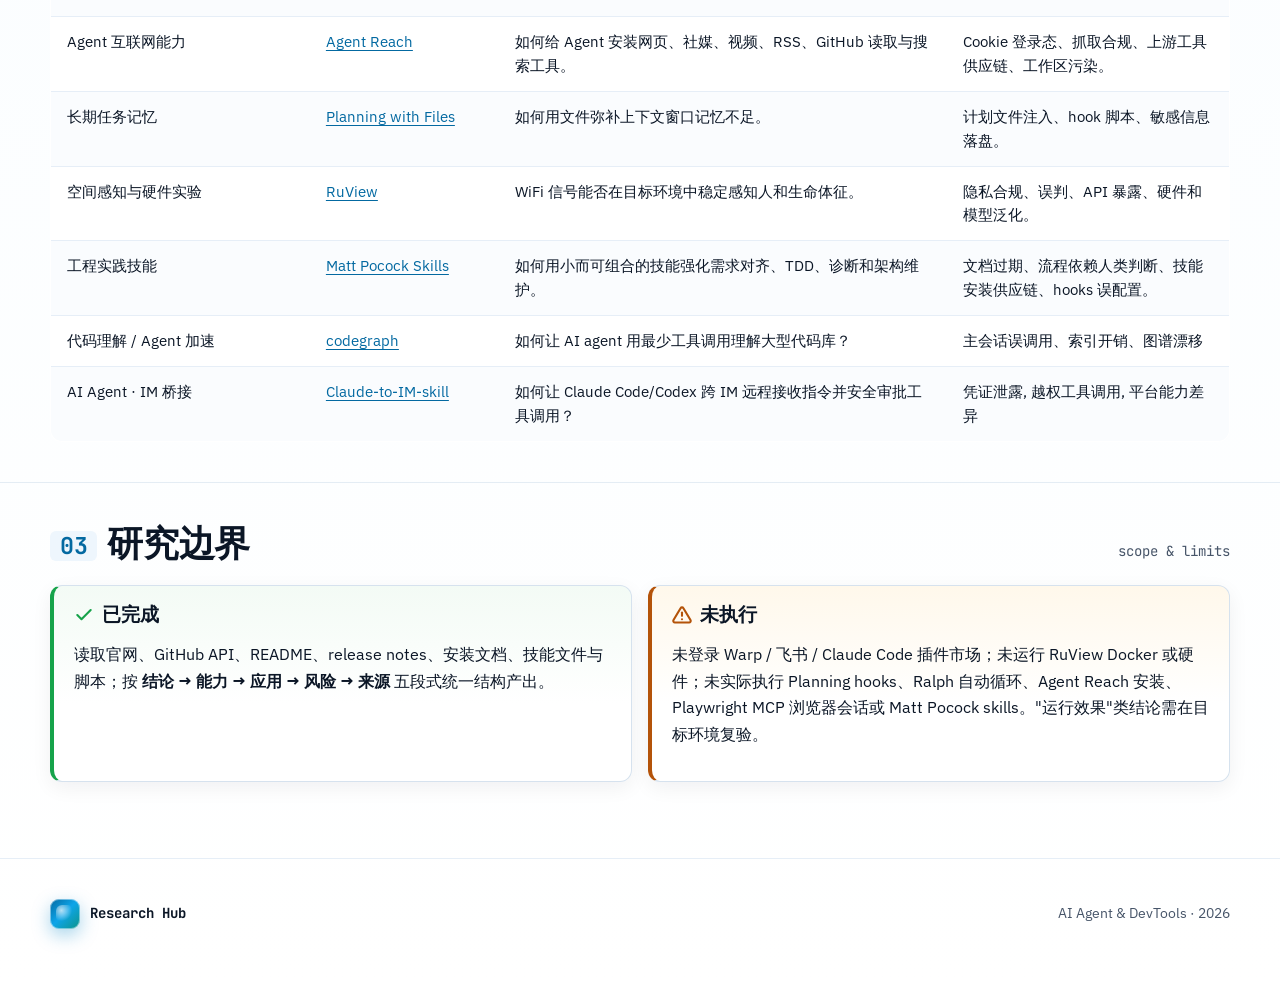
==== commit e9e89388: "update: reports: claude-to-im-skill;merge index" ====
--- a/index.html
+++ b/index.html
@@ -10,6 +10,27 @@
   <meta property="og:type" content="website">
   <link rel="icon" href="data:image/svg+xml,%3Csvg xmlns='http://www.w3.org/2000/svg' viewBox='0 0 32 32'%3E%3Crect width='32' height='32' rx='9' fill='%230369a1'/%3E%3Cpath d='M9 21V11l7 5 7-5v10' stroke='white' stroke-width='2.5' fill='none' stroke-linecap='round' stroke-linejoin='round'/%3E%3C/svg%3E">
   <title>Research Hub · AI Agent 与开发者工具调研中心</title>
+  <!-- AUTO:seo for index - regenerated by tools/* -->
+  <link rel="canonical" href="https://lee-jet.github.io/hotspot_survey/">
+  <meta name="description" content="按结论 → 核心能力 → 应用场景 → 风险与缓解 → 来源五段式系统拆解 AI Agent 与开发者工具，覆盖飞书 CLI、WiFi 感知、终端 Agent、长任务记忆、自治编码循环、互联网读取、浏览器自动化、工程化技能等。">
+  <meta name="keywords" content="AI Agent, Claude Code, Cursor, Codex, MCP, DevTools, 调研报告, Agentic 开发, 代码理解, 安全风险, Prompt Injection">
+  <meta name="author" content="Research Hub">
+  <meta name="robots" content="index,follow,max-image-preview:large">
+  <meta name="theme-color" content="#0ea5e9">
+  <meta property="og:type" content="website">
+  <meta property="og:title" content="Research Hub · AI Agent 与开发者工具调研中心">
+  <meta property="og:description" content="按结论 → 核心能力 → 应用场景 → 风险与缓解 → 来源五段式系统拆解 AI Agent 与开发者工具，覆盖飞书 CLI、WiFi 感知、终端 Agent、长任务记忆、自治编码循环、互联网读取、浏览器自动化、工程化技能等。">
+  <meta property="og:url" content="https://lee-jet.github.io/hotspot_survey/">
+  <meta property="og:site_name" content="Research Hub">
+  <meta property="og:locale" content="zh_CN">
+  <meta property="og:image" content="https://opengraph.githubassets.com/research-hub/lee-jet/hotspot_survey">
+  <meta property="og:image:alt" content="Research Hub · AI Agent 与开发者工具调研中心 preview">
+  <meta name="twitter:card" content="summary_large_image">
+  <meta name="twitter:title" content="Research Hub · AI Agent 与开发者工具调研中心">
+  <meta name="twitter:description" content="按结论 → 核心能力 → 应用场景 → 风险与缓解 → 来源五段式系统拆解 AI Agent 与开发者工具，覆盖飞书 CLI、WiFi 感知、终端 Agent、长任务记忆、自治编码循环、互联网读取、浏览器自动化、工程化技能等。">
+  <meta name="twitter:image" content="https://opengraph.githubassets.com/research-hub/lee-jet/hotspot_survey">
+  <script type="application/ld+json">{"@context":"https://schema.org","@type":"WebSite","name":"Research Hub · AI Agent 与开发者工具调研中心","url":"https://lee-jet.github.io/hotspot_survey/","description":"按结论 → 核心能力 → 应用场景 → 风险与缓解 → 来源五段式系统拆解 AI Agent 与开发者工具，覆盖飞书 CLI、WiFi 感知、终端 Agent、长任务记忆、自治编码循环、互联网读取、浏览器自动化、工程化技能等。","inLanguage":"zh-CN","publisher":{"@type":"Organization","name":"Research Hub"}}</script>
+  <!-- AUTO:seo-end -->
   <link rel="stylesheet" href="assets/report.css">
 </head>
 <body>
@@ -132,7 +153,7 @@
       <div class="shell">
         <div class="kpi-row">
           <!-- AUTO:kpi-start -->
-          <div class="kpi reveal" data-delay="1"><strong>9</strong><span>调研对象（工具 / 框架 / 实践）</span></div>
+          <div class="kpi reveal" data-delay="1"><strong>10</strong><span>调研对象（工具 / 框架 / 实践）</span></div>
           <div class="kpi reveal" data-delay="2"><strong>4</strong><span>大风险类别（Token / Cookie / Injection / 供应链）</span></div>
           <div class="kpi reveal" data-delay="3"><strong>50+</strong><span>引用来源（官网 · GitHub · Release）</span></div>
           <div class="kpi reveal" data-delay="4"><strong>5</strong><span>段式统一结构（结论 → 能力 → 应用 → 风险 → 来源）</span></div>
@@ -295,6 +316,22 @@
               <div class="row"><span class="read">阅读报告</span></div>
             </div>
           </a>
+
+          <a class="report-card themed theme-ruview reveal" data-delay="10" href="reports/claude-to-im-skill.html" aria-label="Claude-to-IM Skill · 把 Claude Code 接入 IM 调研报告">
+            <div class="thumb">
+              <img src="https://opengraph.githubassets.com/research-hub/op7418/Claude-to-IM-skill" alt="Claude-to-IM Skill · 把 Claude Code 接入 IM preview" loading="lazy" onerror="this.style.display='none'">
+              <span class="topic">AI Agent</span>
+              <div class="glyph" aria-hidden="true">
+                <svg viewBox="0 0 24 24" fill="none" stroke="currentColor" stroke-width="2" stroke-linecap="round" stroke-linejoin="round"><polyline points="4 17 10 11 4 5"/><line x1="12" y1="19" x2="20" y2="19"/></svg>
+              </div>
+            </div>
+            <div class="report-card-body">
+              <h3>Claude-to-IM Skill · 把 Claude Code 接入 IM</h3>
+              <p>将 Claude Code / Codex 通过后台守护进程桥接到 Telegram、Discord、飞书、QQ、微信，在聊天中直接驱动编码 Agent 并审批工具调用。</p>
+              <div class="pill-row"><span class="pill blue">Multi-IM</span><span class="pill violet">Skill</span><span class="pill green">MIT</span></div>
+              <div class="row"><span class="read">阅读报告</span></div>
+            </div>
+          </a>
           <!-- AUTO:cards-end -->
         </div>
       </div>
@@ -372,6 +409,12 @@
                 <td><a href="reports/codegraph.html">codegraph</a></td>
                 <td>如何让 AI agent 用最少工具调用理解大型代码库？</td>
                 <td>主会话误调用、索引开销、图谱漂移</td>
+              </tr>
+              <tr>
+                <td>AI Agent · IM 桥接</td>
+                <td><a href="reports/claude-to-im-skill.html">Claude-to-IM-skill</a></td>
+                <td>如何让 Claude Code/Codex 跨 IM 远程接收指令并安全审批工具调用？</td>
+                <td>凭证泄露, 越权工具调用, 平台能力差异</td>
               </tr>
               <!-- AUTO:matrix-end -->
             </tbody>
